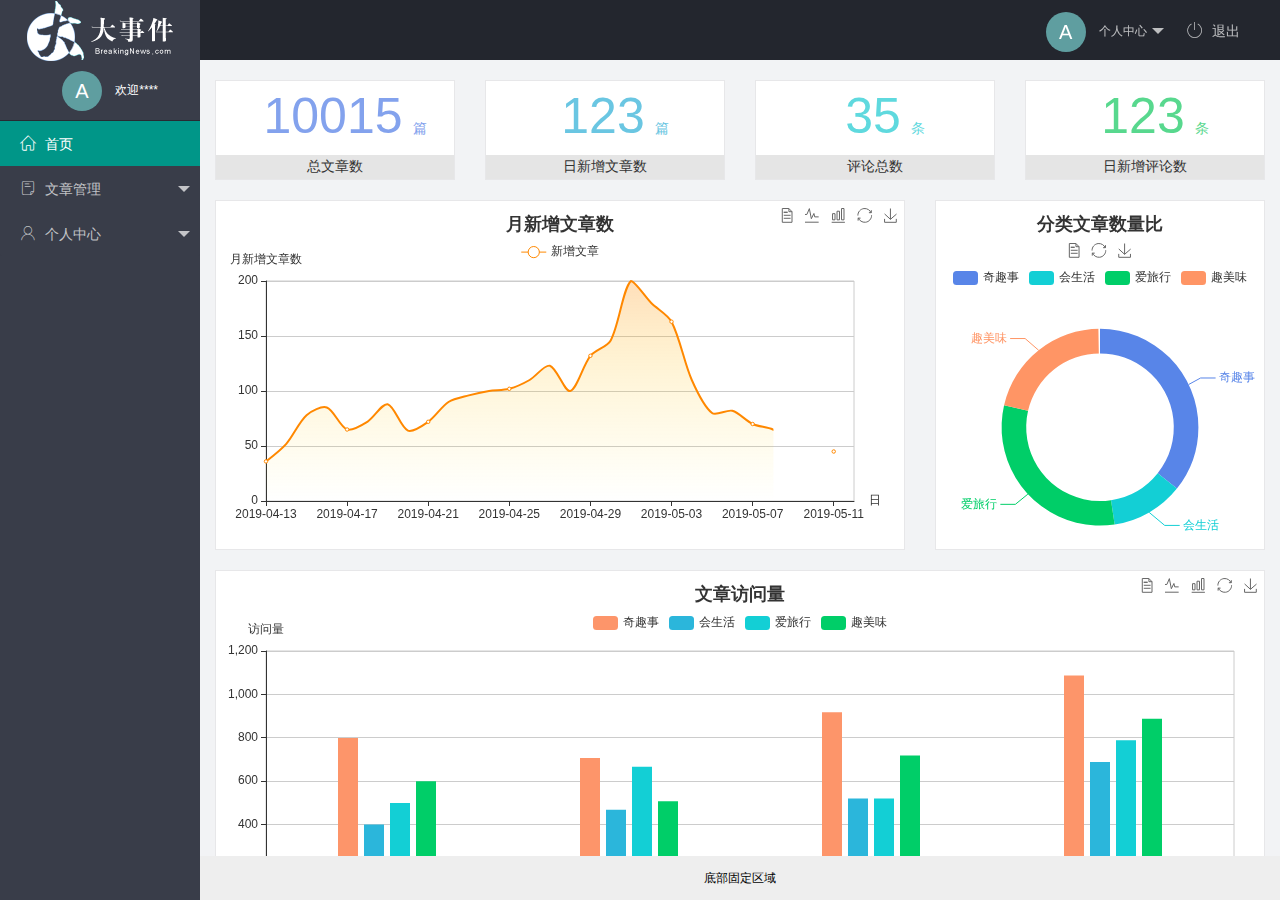
==== index.html @ fbd80e3c "完成主页功能开发" ====
<!DOCTYPE html>
<html lang="en">

<head>
    <meta charset="UTF-8">
    <meta http-equiv="X-UA-Compatible" content="IE=edge">
    <meta name="viewport" content="width=device-width, initial-scale=1.0">
    <link rel="stylesheet" href="./assets/lib/layui/css/layui.css">
    <link rel="stylesheet" href="./assets/css/index.css">
    <link rel="stylesheet" href="./assets/fonts/iconfont.css">
    <title>后台主页</title>
</head>

<body>
    <div class="layui-layout layui-layout-admin">
        <div class="layui-header">
            <div class="layui-logo layui-hide-xs layui-bg-black">
                <img src="./assets/images/logo.png" alt="" srcset="">
            </div>
            <!-- 头部区域（可配合layui 已有的水平导航） -->

            <ul class="layui-nav layui-layout-right">
                <li class="layui-nav-item layui-hide layui-show-md-inline-block">
                    <a href="javascript:;" class="userinfo">
                        <img src="//tva1.sinaimg.cn/crop.0.0.118.118.180/5db11ff4gw1e77d3nqrv8j203b03cweg.jpg" class="layui-nav-img">
                        <span class="text-avatar">A</span> 个人中心
                    </a>
                    <dl class="layui-nav-child">
                        <dd><a href="">基本资料</a></dd>
                        <dd><a href="">更换头像</a></dd>
                        <dd><a href="">重置密码</a></dd>
                    </dl>
                </li>
                <li class="layui-nav-item" lay-header-event="menuRight" lay-unselect>
                    <a href="javascript:;" id="btnLogout">
                        <span class="iconfont icon-tuichu"></span> 退出
                    </a>
                </li>
            </ul>
        </div>

        <div class="layui-side layui-bg-black">
            <div class="layui-side-scroll">

                <!-- 左侧导航区域（可配合layui已有的垂直导航） -->

                <div class="userinfo">
                    <img src="//tva1.sinaimg.cn/crop.0.0.118.118.180/5db11ff4gw1e77d3nqrv8j203b03cweg.jpg" class="layui-nav-img">
                    <span class="text-avatar">A</span>
                    <span id="welcome">欢迎****</span>
                </div>
                <ul class="layui-nav layui-nav-tree" lay-filter="test" lay-shrink="all">
                    <li class="layui-nav-item layui-this">
                        <a href="./home/dashboard.html" target="fm"> <span class="iconfont icon-home"></span> 首页</a>
                    </li>
                    <li class="layui-nav-item ">
                        <a class="" href="javascript:;"> <span class="iconfont icon-16"></span> 文章管理</a>
                        <dl class="layui-nav-child">
                            <dd><a href="javascript:;"><i class="layui-icon layui-icon-app"></i>文章类型</a></dd>
                            <dd><a href="javascript:;"><i class="layui-icon layui-icon-app"></i>文章列表</a></dd>
                            <dd><a href="javascript:;"><i class="layui-icon layui-icon-app"></i>发表文章</a></dd>
                        </dl>
                    </li>
                    <li class="layui-nav-item">
                        <a href="javascript:;"> <span class="iconfont icon-user"></span> 个人中心</a>
                        <dl class="layui-nav-child">
                            <dd><a href="javascript:;"><i class="layui-icon layui-icon-app"></i>基本资料</a></dd>
                            <dd><a href="javascript:;"><i class="layui-icon layui-icon-app"></i>更换头像</a></dd>
                            <dd><a href="javascript:;"><i class="layui-icon layui-icon-app"></i>重置密码</a></dd>
                        </dl>
                    </li>
                </ul>
            </div>
        </div>

        <div class="layui-body">
            <!-- 内容主体区域 -->
            <iframe src="./home/dashboard.html" name='fm' frameborder="0"></iframe>
        </div>

        <div class="layui-footer">
            <!-- 底部固定区域 -->
            底部固定区域
        </div>
    </div>
    <script src="./assets/lib/layui/layui.all.js"></script>
    <script src="./assets/lib/jquery.js"></script>
    <script src="./assets/js/baseAPI.js"></script>
    <script src="./assets/js/index.js"></script>
</body>

</html>
---- assets/lib/layui/css/layui.css ----
/** layui-v2.5.5 MIT License By https://www.layui.com */
 .layui-inline,img{display:inline-block;vertical-align:middle}h1,h2,h3,h4,h5,h6{font-weight:400}.layui-edge,.layui-header,.layui-inline,.layui-main{position:relative}.layui-body,.layui-edge,.layui-elip{overflow:hidden}.layui-btn,.layui-edge,.layui-inline,img{vertical-align:middle}.layui-btn,.layui-disabled,.layui-icon,.layui-unselect{-moz-user-select:none;-webkit-user-select:none;-ms-user-select:none}.layui-elip,.layui-form-checkbox span,.layui-form-pane .layui-form-label{text-overflow:ellipsis;white-space:nowrap}.layui-breadcrumb,.layui-tree-btnGroup{visibility:hidden}blockquote,body,button,dd,div,dl,dt,form,h1,h2,h3,h4,h5,h6,input,li,ol,p,pre,td,textarea,th,ul{margin:0;padding:0;-webkit-tap-highlight-color:rgba(0,0,0,0)}a:active,a:hover{outline:0}img{border:none}li{list-style:none}table{border-collapse:collapse;border-spacing:0}h4,h5,h6{font-size:100%}button,input,optgroup,option,select,textarea{font-family:inherit;font-size:inherit;font-style:inherit;font-weight:inherit;outline:0}pre{white-space:pre-wrap;white-space:-moz-pre-wrap;white-space:-pre-wrap;white-space:-o-pre-wrap;word-wrap:break-word}body{line-height:24px;font:14px Helvetica Neue,Helvetica,PingFang SC,Tahoma,Arial,sans-serif}hr{height:1px;margin:10px 0;border:0;clear:both}a{color:#333;text-decoration:none}a:hover{color:#777}a cite{font-style:normal;*cursor:pointer}.layui-border-box,.layui-border-box *{box-sizing:border-box}.layui-box,.layui-box *{box-sizing:content-box}.layui-clear{clear:both;*zoom:1}.layui-clear:after{content:'\20';clear:both;*zoom:1;display:block;height:0}.layui-inline{*display:inline;*zoom:1}.layui-edge{display:inline-block;width:0;height:0;border-width:6px;border-style:dashed;border-color:transparent}.layui-edge-top{top:-4px;border-bottom-color:#999;border-bottom-style:solid}.layui-edge-right{border-left-color:#999;border-left-style:solid}.layui-edge-bottom{top:2px;border-top-color:#999;border-top-style:solid}.layui-edge-left{border-right-color:#999;border-right-style:solid}.layui-disabled,.layui-disabled:hover{color:#d2d2d2!important;cursor:not-allowed!important}.layui-circle{border-radius:100%}.layui-show{display:block!important}.layui-hide{display:none!important}@font-face{font-family:layui-icon;src:url(../font/iconfont.eot?v=250);src:url(../font/iconfont.eot?v=250#iefix) format('embedded-opentype'),url(../font/iconfont.woff2?v=250) format('woff2'),url(../font/iconfont.woff?v=250) format('woff'),url(../font/iconfont.ttf?v=250) format('truetype'),url(../font/iconfont.svg?v=250#layui-icon) format('svg')}.layui-icon{font-family:layui-icon!important;font-size:16px;font-style:normal;-webkit-font-smoothing:antialiased;-moz-osx-font-smoothing:grayscale}.layui-icon-reply-fill:before{content:"\e611"}.layui-icon-set-fill:before{content:"\e614"}.layui-icon-menu-fill:before{content:"\e60f"}.layui-icon-search:before{content:"\e615"}.layui-icon-share:before{content:"\e641"}.layui-icon-set-sm:before{content:"\e620"}.layui-icon-engine:before{content:"\e628"}.layui-icon-close:before{content:"\1006"}.layui-icon-close-fill:before{content:"\1007"}.layui-icon-chart-screen:before{content:"\e629"}.layui-icon-star:before{content:"\e600"}.layui-icon-circle-dot:before{content:"\e617"}.layui-icon-chat:before{content:"\e606"}.layui-icon-release:before{content:"\e609"}.layui-icon-list:before{content:"\e60a"}.layui-icon-chart:before{content:"\e62c"}.layui-icon-ok-circle:before{content:"\1005"}.layui-icon-layim-theme:before{content:"\e61b"}.layui-icon-table:before{content:"\e62d"}.layui-icon-right:before{content:"\e602"}.layui-icon-left:before{content:"\e603"}.layui-icon-cart-simple:before{content:"\e698"}.layui-icon-face-cry:before{content:"\e69c"}.layui-icon-face-smile:before{content:"\e6af"}.layui-icon-survey:before{content:"\e6b2"}.layui-icon-tree:before{content:"\e62e"}.layui-icon-upload-circle:before{content:"\e62f"}.layui-icon-add-circle:before{content:"\e61f"}.layui-icon-download-circle:before{content:"\e601"}.layui-icon-templeate-1:before{content:"\e630"}.layui-icon-util:before{content:"\e631"}.layui-icon-face-surprised:before{content:"\e664"}.layui-icon-edit:before{content:"\e642"}.layui-icon-speaker:before{content:"\e645"}.layui-icon-down:before{content:"\e61a"}.layui-icon-file:before{content:"\e621"}.layui-icon-layouts:before{content:"\e632"}.layui-icon-rate-half:before{content:"\e6c9"}.layui-icon-add-circle-fine:before{content:"\e608"}.layui-icon-prev-circle:before{content:"\e633"}.layui-icon-read:before{content:"\e705"}.layui-icon-404:before{content:"\e61c"}.layui-icon-carousel:before{content:"\e634"}.layui-icon-help:before{content:"\e607"}.layui-icon-code-circle:before{content:"\e635"}.layui-icon-water:before{content:"\e636"}.layui-icon-username:before{content:"\e66f"}.layui-icon-find-fill:before{content:"\e670"}.layui-icon-about:before{content:"\e60b"}.layui-icon-location:before{content:"\e715"}.layui-icon-up:before{content:"\e619"}.layui-icon-pause:before{content:"\e651"}.layui-icon-date:before{content:"\e637"}.layui-icon-layim-uploadfile:before{content:"\e61d"}.layui-icon-delete:before{content:"\e640"}.layui-icon-play:before{content:"\e652"}.layui-icon-top:before{content:"\e604"}.layui-icon-friends:before{content:"\e612"}.layui-icon-refresh-3:before{content:"\e9aa"}.layui-icon-ok:before{content:"\e605"}.layui-icon-layer:before{content:"\e638"}.layui-icon-face-smile-fine:before{content:"\e60c"}.layui-icon-dollar:before{content:"\e659"}.layui-icon-group:before{content:"\e613"}.layui-icon-layim-download:before{content:"\e61e"}.layui-icon-picture-fine:before{content:"\e60d"}.layui-icon-link:before{content:"\e64c"}.layui-icon-diamond:before{content:"\e735"}.layui-icon-log:before{content:"\e60e"}.layui-icon-rate-solid:before{content:"\e67a"}.layui-icon-fonts-del:before{content:"\e64f"}.layui-icon-unlink:before{content:"\e64d"}.layui-icon-fonts-clear:before{content:"\e639"}.layui-icon-triangle-r:before{content:"\e623"}.layui-icon-circle:before{content:"\e63f"}.layui-icon-radio:before{content:"\e643"}.layui-icon-align-center:before{content:"\e647"}.layui-icon-align-right:before{content:"\e648"}.layui-icon-align-left:before{content:"\e649"}.layui-icon-loading-1:before{content:"\e63e"}.layui-icon-return:before{content:"\e65c"}.layui-icon-fonts-strong:before{content:"\e62b"}.layui-icon-upload:before{content:"\e67c"}.layui-icon-dialogue:before{content:"\e63a"}.layui-icon-video:before{content:"\e6ed"}.layui-icon-headset:before{content:"\e6fc"}.layui-icon-cellphone-fine:before{content:"\e63b"}.layui-icon-add-1:before{content:"\e654"}.layui-icon-face-smile-b:before{content:"\e650"}.layui-icon-fonts-html:before{content:"\e64b"}.layui-icon-form:before{content:"\e63c"}.layui-icon-cart:before{content:"\e657"}.layui-icon-camera-fill:before{content:"\e65d"}.layui-icon-tabs:before{content:"\e62a"}.layui-icon-fonts-code:before{content:"\e64e"}.layui-icon-fire:before{content:"\e756"}.layui-icon-set:before{content:"\e716"}.layui-icon-fonts-u:before{content:"\e646"}.layui-icon-triangle-d:before{content:"\e625"}.layui-icon-tips:before{content:"\e702"}.layui-icon-picture:before{content:"\e64a"}.layui-icon-more-vertical:before{content:"\e671"}.layui-icon-flag:before{content:"\e66c"}.layui-icon-loading:before{content:"\e63d"}.layui-icon-fonts-i:before{content:"\e644"}.layui-icon-refresh-1:before{content:"\e666"}.layui-icon-rmb:before{content:"\e65e"}.layui-icon-home:before{content:"\e68e"}.layui-icon-user:before{content:"\e770"}.layui-icon-notice:before{content:"\e667"}.layui-icon-login-weibo:before{content:"\e675"}.layui-icon-voice:before{content:"\e688"}.layui-icon-upload-drag:before{content:"\e681"}.layui-icon-login-qq:before{content:"\e676"}.layui-icon-snowflake:before{content:"\e6b1"}.layui-icon-file-b:before{content:"\e655"}.layui-icon-template:before{content:"\e663"}.layui-icon-auz:before{content:"\e672"}.layui-icon-console:before{content:"\e665"}.layui-icon-app:before{content:"\e653"}.layui-icon-prev:before{content:"\e65a"}.layui-icon-website:before{content:"\e7ae"}.layui-icon-next:before{content:"\e65b"}.layui-icon-component:before{content:"\e857"}.layui-icon-more:before{content:"\e65f"}.layui-icon-login-wechat:before{content:"\e677"}.layui-icon-shrink-right:before{content:"\e668"}.layui-icon-spread-left:before{content:"\e66b"}.layui-icon-camera:before{content:"\e660"}.layui-icon-note:before{content:"\e66e"}.layui-icon-refresh:before{content:"\e669"}.layui-icon-female:before{content:"\e661"}.layui-icon-male:before{content:"\e662"}.layui-icon-password:before{content:"\e673"}.layui-icon-senior:before{content:"\e674"}.layui-icon-theme:before{content:"\e66a"}.layui-icon-tread:before{content:"\e6c5"}.layui-icon-praise:before{content:"\e6c6"}.layui-icon-star-fill:before{content:"\e658"}.layui-icon-rate:before{content:"\e67b"}.layui-icon-template-1:before{content:"\e656"}.layui-icon-vercode:before{content:"\e679"}.layui-icon-cellphone:before{content:"\e678"}.layui-icon-screen-full:before{content:"\e622"}.layui-icon-screen-restore:before{content:"\e758"}.layui-icon-cols:before{content:"\e610"}.layui-icon-export:before{content:"\e67d"}.layui-icon-print:before{content:"\e66d"}.layui-icon-slider:before{content:"\e714"}.layui-icon-addition:before{content:"\e624"}.layui-icon-subtraction:before{content:"\e67e"}.layui-icon-service:before{content:"\e626"}.layui-icon-transfer:before{content:"\e691"}.layui-main{width:1140px;margin:0 auto}.layui-header{z-index:1000;height:60px}.layui-header a:hover{transition:all .5s;-webkit-transition:all .5s}.layui-side{position:fixed;left:0;top:0;bottom:0;z-index:999;width:200px;overflow-x:hidden}.layui-side-scroll{position:relative;width:220px;height:100%;overflow-x:hidden}.layui-body{position:absolute;left:200px;right:0;top:0;bottom:0;z-index:998;width:auto;overflow-y:auto;box-sizing:border-box}.layui-layout-body{overflow:hidden}.layui-layout-admin .layui-header{background-color:#23262E}.layui-layout-admin .layui-side{top:60px;width:200px;overflow-x:hidden}.layui-layout-admin .layui-body{position:fixed;top:60px;bottom:44px}.layui-layout-admin .layui-main{width:auto;margin:0 15px}.layui-layout-admin .layui-footer{position:fixed;left:200px;right:0;bottom:0;height:44px;line-height:44px;padding:0 15px;background-color:#eee}.layui-layout-admin .layui-logo{position:absolute;left:0;top:0;width:200px;height:100%;line-height:60px;text-align:center;color:#009688;font-size:16px}.layui-layout-admin .layui-header .layui-nav{background:0 0}.layui-layout-left{position:absolute!important;left:200px;top:0}.layui-layout-right{position:absolute!important;right:0;top:0}.layui-container{position:relative;margin:0 auto;padding:0 15px;box-sizing:border-box}.layui-fluid{position:relative;margin:0 auto;padding:0 15px}.layui-row:after,.layui-row:before{content:'';display:block;clear:both}.layui-col-lg1,.layui-col-lg10,.layui-col-lg11,.layui-col-lg12,.layui-col-lg2,.layui-col-lg3,.layui-col-lg4,.layui-col-lg5,.layui-col-lg6,.layui-col-lg7,.layui-col-lg8,.layui-col-lg9,.layui-col-md1,.layui-col-md10,.layui-col-md11,.layui-col-md12,.layui-col-md2,.layui-col-md3,.layui-col-md4,.layui-col-md5,.layui-col-md6,.layui-col-md7,.layui-col-md8,.layui-col-md9,.layui-col-sm1,.layui-col-sm10,.layui-col-sm11,.layui-col-sm12,.layui-col-sm2,.layui-col-sm3,.layui-col-sm4,.layui-col-sm5,.layui-col-sm6,.layui-col-sm7,.layui-col-sm8,.layui-col-sm9,.layui-col-xs1,.layui-col-xs10,.layui-col-xs11,.layui-col-xs12,.layui-col-xs2,.layui-col-xs3,.layui-col-xs4,.layui-col-xs5,.layui-col-xs6,.layui-col-xs7,.layui-col-xs8,.layui-col-xs9{position:relative;display:block;box-sizing:border-box}.layui-col-xs1,.layui-col-xs10,.layui-col-xs11,.layui-col-xs12,.layui-col-xs2,.layui-col-xs3,.layui-col-xs4,.layui-col-xs5,.layui-col-xs6,.layui-col-xs7,.layui-col-xs8,.layui-col-xs9{float:left}.layui-col-xs1{width:8.33333333%}.layui-col-xs2{width:16.66666667%}.layui-col-xs3{width:25%}.layui-col-xs4{width:33.33333333%}.layui-col-xs5{width:41.66666667%}.layui-col-xs6{width:50%}.layui-col-xs7{width:58.33333333%}.layui-col-xs8{width:66.66666667%}.layui-col-xs9{width:75%}.layui-col-xs10{width:83.33333333%}.layui-col-xs11{width:91.66666667%}.layui-col-xs12{width:100%}.layui-col-xs-offset1{margin-left:8.33333333%}.layui-col-xs-offset2{margin-left:16.66666667%}.layui-col-xs-offset3{margin-left:25%}.layui-col-xs-offset4{margin-left:33.33333333%}.layui-col-xs-offset5{margin-left:41.66666667%}.layui-col-xs-offset6{margin-left:50%}.layui-col-xs-offset7{margin-left:58.33333333%}.layui-col-xs-offset8{margin-left:66.66666667%}.layui-col-xs-offset9{margin-left:75%}.layui-col-xs-offset10{margin-left:83.33333333%}.layui-col-xs-offset11{margin-left:91.66666667%}.layui-col-xs-offset12{margin-left:100%}@media screen and (max-width:768px){.layui-hide-xs{display:none!important}.layui-show-xs-block{display:block!important}.layui-show-xs-inline{display:inline!important}.layui-show-xs-inline-block{display:inline-block!important}}@media screen and (min-width:768px){.layui-container{width:750px}.layui-hide-sm{display:none!important}.layui-show-sm-block{display:block!important}.layui-show-sm-inline{display:inline!important}.layui-show-sm-inline-block{display:inline-block!important}.layui-col-sm1,.layui-col-sm10,.layui-col-sm11,.layui-col-sm12,.layui-col-sm2,.layui-col-sm3,.layui-col-sm4,.layui-col-sm5,.layui-col-sm6,.layui-col-sm7,.layui-col-sm8,.layui-col-sm9{float:left}.layui-col-sm1{width:8.33333333%}.layui-col-sm2{width:16.66666667%}.layui-col-sm3{width:25%}.layui-col-sm4{width:33.33333333%}.layui-col-sm5{width:41.66666667%}.layui-col-sm6{width:50%}.layui-col-sm7{width:58.33333333%}.layui-col-sm8{width:66.66666667%}.layui-col-sm9{width:75%}.layui-col-sm10{width:83.33333333%}.layui-col-sm11{width:91.66666667%}.layui-col-sm12{width:100%}.layui-col-sm-offset1{margin-left:8.33333333%}.layui-col-sm-offset2{margin-left:16.66666667%}.layui-col-sm-offset3{margin-left:25%}.layui-col-sm-offset4{margin-left:33.33333333%}.layui-col-sm-offset5{margin-left:41.66666667%}.layui-col-sm-offset6{margin-left:50%}.layui-col-sm-offset7{margin-left:58.33333333%}.layui-col-sm-offset8{margin-left:66.66666667%}.layui-col-sm-offset9{margin-left:75%}.layui-col-sm-offset10{margin-left:83.33333333%}.layui-col-sm-offset11{margin-left:91.66666667%}.layui-col-sm-offset12{margin-left:100%}}@media screen and (min-width:992px){.layui-container{width:970px}.layui-hide-md{display:none!important}.layui-show-md-block{display:block!important}.layui-show-md-inline{display:inline!important}.layui-show-md-inline-block{display:inline-block!important}.layui-col-md1,.layui-col-md10,.layui-col-md11,.layui-col-md12,.layui-col-md2,.layui-col-md3,.layui-col-md4,.layui-col-md5,.layui-col-md6,.layui-col-md7,.layui-col-md8,.layui-col-md9{float:left}.layui-col-md1{width:8.33333333%}.layui-col-md2{width:16.66666667%}.layui-col-md3{width:25%}.layui-col-md4{width:33.33333333%}.layui-col-md5{width:41.66666667%}.layui-col-md6{width:50%}.layui-col-md7{width:58.33333333%}.layui-col-md8{width:66.66666667%}.layui-col-md9{width:75%}.layui-col-md10{width:83.33333333%}.layui-col-md11{width:91.66666667%}.layui-col-md12{width:100%}.layui-col-md-offset1{margin-left:8.33333333%}.layui-col-md-offset2{margin-left:16.66666667%}.layui-col-md-offset3{margin-left:25%}.layui-col-md-offset4{margin-left:33.33333333%}.layui-col-md-offset5{margin-left:41.66666667%}.layui-col-md-offset6{margin-left:50%}.layui-col-md-offset7{margin-left:58.33333333%}.layui-col-md-offset8{margin-left:66.66666667%}.layui-col-md-offset9{margin-left:75%}.layui-col-md-offset10{margin-left:83.33333333%}.layui-col-md-offset11{margin-left:91.66666667%}.layui-col-md-offset12{margin-left:100%}}@media screen and (min-width:1200px){.layui-container{width:1170px}.layui-hide-lg{display:none!important}.layui-show-lg-block{display:block!important}.layui-show-lg-inline{display:inline!important}.layui-show-lg-inline-block{display:inline-block!important}.layui-col-lg1,.layui-col-lg10,.layui-col-lg11,.layui-col-lg12,.layui-col-lg2,.layui-col-lg3,.layui-col-lg4,.layui-col-lg5,.layui-col-lg6,.layui-col-lg7,.layui-col-lg8,.layui-col-lg9{float:left}.layui-col-lg1{width:8.33333333%}.layui-col-lg2{width:16.66666667%}.layui-col-lg3{width:25%}.layui-col-lg4{width:33.33333333%}.layui-col-lg5{width:41.66666667%}.layui-col-lg6{width:50%}.layui-col-lg7{width:58.33333333%}.layui-col-lg8{width:66.66666667%}.layui-col-lg9{width:75%}.layui-col-lg10{width:83.33333333%}.layui-col-lg11{width:91.66666667%}.layui-col-lg12{width:100%}.layui-col-lg-offset1{margin-left:8.33333333%}.layui-col-lg-offset2{margin-left:16.66666667%}.layui-col-lg-offset3{margin-left:25%}.layui-col-lg-offset4{margin-left:33.33333333%}.layui-col-lg-offset5{margin-left:41.66666667%}.layui-col-lg-offset6{margin-left:50%}.layui-col-lg-offset7{margin-left:58.33333333%}.layui-col-lg-offset8{margin-left:66.66666667%}.layui-col-lg-offset9{margin-left:75%}.layui-col-lg-offset10{margin-left:83.33333333%}.layui-col-lg-offset11{margin-left:91.66666667%}.layui-col-lg-offset12{margin-left:100%}}.layui-col-space1{margin:-.5px}.layui-col-space1>*{padding:.5px}.layui-col-space3{margin:-1.5px}.layui-col-space3>*{padding:1.5px}.layui-col-space5{margin:-2.5px}.layui-col-space5>*{padding:2.5px}.layui-col-space8{margin:-3.5px}.layui-col-space8>*{padding:3.5px}.layui-col-space10{margin:-5px}.layui-col-space10>*{padding:5px}.layui-col-space12{margin:-6px}.layui-col-space12>*{padding:6px}.layui-col-space15{margin:-7.5px}.layui-col-space15>*{padding:7.5px}.layui-col-space18{margin:-9px}.layui-col-space18>*{padding:9px}.layui-col-space20{margin:-10px}.layui-col-space20>*{padding:10px}.layui-col-space22{margin:-11px}.layui-col-space22>*{padding:11px}.layui-col-space25{margin:-12.5px}.layui-col-space25>*{padding:12.5px}.layui-col-space30{margin:-15px}.layui-col-space30>*{padding:15px}.layui-btn,.layui-input,.layui-select,.layui-textarea,.layui-upload-button{outline:0;-webkit-appearance:none;transition:all .3s;-webkit-transition:all .3s;box-sizing:border-box}.layui-elem-quote{margin-bottom:10px;padding:15px;line-height:22px;border-left:5px solid #009688;border-radius:0 2px 2px 0;background-color:#f2f2f2}.layui-quote-nm{border-style:solid;border-width:1px 1px 1px 5px;background:0 0}.layui-elem-field{margin-bottom:10px;padding:0;border-width:1px;border-style:solid}.layui-elem-field legend{margin-left:20px;padding:0 10px;font-size:20px;font-weight:300}.layui-field-title{margin:10px 0 20px;border-width:1px 0 0}.layui-field-box{padding:10px 15px}.layui-field-title .layui-field-box{padding:10px 0}.layui-progress{position:relative;height:6px;border-radius:20px;background-color:#e2e2e2}.layui-progress-bar{position:absolute;left:0;top:0;width:0;max-width:100%;height:6px;border-radius:20px;text-align:right;background-color:#5FB878;transition:all .3s;-webkit-transition:all .3s}.layui-progress-big,.layui-progress-big .layui-progress-bar{height:18px;line-height:18px}.layui-progress-text{position:relative;top:-20px;line-height:18px;font-size:12px;color:#666}.layui-progress-big .layui-progress-text{position:static;padding:0 10px;color:#fff}.layui-collapse{border-width:1px;border-style:solid;border-radius:2px}.layui-colla-content,.layui-colla-item{border-top-width:1px;border-top-style:solid}.layui-colla-item:first-child{border-top:none}.layui-colla-title{position:relative;height:42px;line-height:42px;padding:0 15px 0 35px;color:#333;background-color:#f2f2f2;cursor:pointer;font-size:14px;overflow:hidden}.layui-colla-content{display:none;padding:10px 15px;line-height:22px;color:#666}.layui-colla-icon{position:absolute;left:15px;top:0;font-size:14px}.layui-card{margin-bottom:15px;border-radius:2px;background-color:#fff;box-shadow:0 1px 2px 0 rgba(0,0,0,.05)}.layui-card:last-child{margin-bottom:0}.layui-card-header{position:relative;height:42px;line-height:42px;padding:0 15px;border-bottom:1px solid #f6f6f6;color:#333;border-radius:2px 2px 0 0;font-size:14px}.layui-bg-black,.layui-bg-blue,.layui-bg-cyan,.layui-bg-green,.layui-bg-orange,.layui-bg-red{color:#fff!important}.layui-card-body{position:relative;padding:10px 15px;line-height:24px}.layui-card-body[pad15]{padding:15px}.layui-card-body[pad20]{padding:20px}.layui-card-body .layui-table{margin:5px 0}.layui-card .layui-tab{margin:0}.layui-panel-window{position:relative;padding:15px;border-radius:0;border-top:5px solid #E6E6E6;background-color:#fff}.layui-auxiliar-moving{position:fixed;left:0;right:0;top:0;bottom:0;width:100%;height:100%;background:0 0;z-index:9999999999}.layui-form-label,.layui-form-mid,.layui-form-select,.layui-input-block,.layui-input-inline,.layui-textarea{position:relative}.layui-bg-red{background-color:#FF5722!important}.layui-bg-orange{background-color:#FFB800!important}.layui-bg-green{background-color:#009688!important}.layui-bg-cyan{background-color:#2F4056!important}.layui-bg-blue{background-color:#1E9FFF!important}.layui-bg-black{background-color:#393D49!important}.layui-bg-gray{background-color:#eee!important;color:#666!important}.layui-badge-rim,.layui-colla-content,.layui-colla-item,.layui-collapse,.layui-elem-field,.layui-form-pane .layui-form-item[pane],.layui-form-pane .layui-form-label,.layui-input,.layui-layedit,.layui-layedit-tool,.layui-quote-nm,.layui-select,.layui-tab-bar,.layui-tab-card,.layui-tab-title,.layui-tab-title .layui-this:after,.layui-textarea{border-color:#e6e6e6}.layui-timeline-item:before,hr{background-color:#e6e6e6}.layui-text{line-height:22px;font-size:14px;color:#666}.layui-text h1,.layui-text h2,.layui-text h3{font-weight:500;color:#333}.layui-text h1{font-size:30px}.layui-text h2{font-size:24px}.layui-text h3{font-size:18px}.layui-text a:not(.layui-btn){color:#01AAED}.layui-text a:not(.layui-btn):hover{text-decoration:underline}.layui-text ul{padding:5px 0 5px 15px}.layui-text ul li{margin-top:5px;list-style-type:disc}.layui-text em,.layui-word-aux{color:#999!important;padding:0 5px!important}.layui-btn{display:inline-block;height:38px;line-height:38px;padding:0 18px;background-color:#009688;color:#fff;white-space:nowrap;text-align:center;font-size:14px;border:none;border-radius:2px;cursor:pointer}.layui-btn:hover{opacity:.8;filter:alpha(opacity=80);color:#fff}.layui-btn:active{opacity:1;filter:alpha(opacity=100)}.layui-btn+.layui-btn{margin-left:10px}.layui-btn-container{font-size:0}.layui-btn-container .layui-btn{margin-right:10px;margin-bottom:10px}.layui-btn-container .layui-btn+.layui-btn{margin-left:0}.layui-table .layui-btn-container .layui-btn{margin-bottom:9px}.layui-btn-radius{border-radius:100px}.layui-btn .layui-icon{margin-right:3px;font-size:18px;vertical-align:bottom;vertical-align:middle\9}.layui-btn-primary{border:1px solid #C9C9C9;background-color:#fff;color:#555}.layui-btn-primary:hover{border-color:#009688;color:#333}.layui-btn-normal{background-color:#1E9FFF}.layui-btn-warm{background-color:#FFB800}.layui-btn-danger{background-color:#FF5722}.layui-btn-checked{background-color:#5FB878}.layui-btn-disabled,.layui-btn-disabled:active,.layui-btn-disabled:hover{border:1px solid #e6e6e6;background-color:#FBFBFB;color:#C9C9C9;cursor:not-allowed;opacity:1}.layui-btn-lg{height:44px;line-height:44px;padding:0 25px;font-size:16px}.layui-btn-sm{height:30px;line-height:30px;padding:0 10px;font-size:12px}.layui-btn-sm i{font-size:16px!important}.layui-btn-xs{height:22px;line-height:22px;padding:0 5px;font-size:12px}.layui-btn-xs i{font-size:14px!important}.layui-btn-group{display:inline-block;vertical-align:middle;font-size:0}.layui-btn-group .layui-btn{margin-left:0!important;margin-right:0!important;border-left:1px solid rgba(255,255,255,.5);border-radius:0}.layui-btn-group .layui-btn-primary{border-left:none}.layui-btn-group .layui-btn-primary:hover{border-color:#C9C9C9;color:#009688}.layui-btn-group .layui-btn:first-child{border-left:none;border-radius:2px 0 0 2px}.layui-btn-group .layui-btn-primary:first-child{border-left:1px solid #c9c9c9}.layui-btn-group .layui-btn:last-child{border-radius:0 2px 2px 0}.layui-btn-group .layui-btn+.layui-btn{margin-left:0}.layui-btn-group+.layui-btn-group{margin-left:10px}.layui-btn-fluid{width:100%}.layui-input,.layui-select,.layui-textarea{height:38px;line-height:1.3;line-height:38px\9;border-width:1px;border-style:solid;background-color:#fff;border-radius:2px}.layui-input::-webkit-input-placeholder,.layui-select::-webkit-input-placeholder,.layui-textarea::-webkit-input-placeholder{line-height:1.3}.layui-input,.layui-textarea{display:block;width:100%;padding-left:10px}.layui-input:hover,.layui-textarea:hover{border-color:#D2D2D2!important}.layui-input:focus,.layui-textarea:focus{border-color:#C9C9C9!important}.layui-textarea{min-height:100px;height:auto;line-height:20px;padding:6px 10px;resize:vertical}.layui-select{padding:0 10px}.layui-form input[type=checkbox],.layui-form input[type=radio],.layui-form select{display:none}.layui-form [lay-ignore]{display:initial}.layui-form-item{margin-bottom:15px;clear:both;*zoom:1}.layui-form-item:after{content:'\20';clear:both;*zoom:1;display:block;height:0}.layui-form-label{float:left;display:block;padding:9px 15px;width:80px;font-weight:400;line-height:20px;text-align:right}.layui-form-label-col{display:block;float:none;padding:9px 0;line-height:20px;text-align:left}.layui-form-item .layui-inline{margin-bottom:5px;margin-right:10px}.layui-input-block{margin-left:110px;min-height:36px}.layui-input-inline{display:inline-block;vertical-align:middle}.layui-form-item .layui-input-inline{float:left;width:190px;margin-right:10px}.layui-form-text .layui-input-inline{width:auto}.layui-form-mid{float:left;display:block;padding:9px 0!important;line-height:20px;margin-right:10px}.layui-form-danger+.layui-form-select .layui-input,.layui-form-danger:focus{border-color:#FF5722!important}.layui-form-select .layui-input{padding-right:30px;cursor:pointer}.layui-form-select .layui-edge{position:absolute;right:10px;top:50%;margin-top:-3px;cursor:pointer;border-width:6px;border-top-color:#c2c2c2;border-top-style:solid;transition:all .3s;-webkit-transition:all .3s}.layui-form-select dl{display:none;position:absolute;left:0;top:42px;padding:5px 0;z-index:899;min-width:100%;border:1px solid #d2d2d2;max-height:300px;overflow-y:auto;background-color:#fff;border-radius:2px;box-shadow:0 2px 4px rgba(0,0,0,.12);box-sizing:border-box}.layui-form-select dl dd,.layui-form-select dl dt{padding:0 10px;line-height:36px;white-space:nowrap;overflow:hidden;text-overflow:ellipsis}.layui-form-select dl dt{font-size:12px;color:#999}.layui-form-select dl dd{cursor:pointer}.layui-form-select dl dd:hover{background-color:#f2f2f2;-webkit-transition:.5s all;transition:.5s all}.layui-form-select .layui-select-group dd{padding-left:20px}.layui-form-select dl dd.layui-select-tips{padding-left:10px!important;color:#999}.layui-form-select dl dd.layui-this{background-color:#5FB878;color:#fff}.layui-form-checkbox,.layui-form-select dl dd.layui-disabled{background-color:#fff}.layui-form-selected dl{display:block}.layui-form-checkbox,.layui-form-checkbox *,.layui-form-switch{display:inline-block;vertical-align:middle}.layui-form-selected .layui-edge{margin-top:-9px;-webkit-transform:rotate(180deg);transform:rotate(180deg);margin-top:-3px\9}:root .layui-form-selected .layui-edge{margin-top:-9px\0/IE9}.layui-form-selectup dl{top:auto;bottom:42px}.layui-select-none{margin:5px 0;text-align:center;color:#999}.layui-select-disabled .layui-disabled{border-color:#eee!important}.layui-select-disabled .layui-edge{border-top-color:#d2d2d2}.layui-form-checkbox{position:relative;height:30px;line-height:30px;margin-right:10px;padding-right:30px;cursor:pointer;font-size:0;-webkit-transition:.1s linear;transition:.1s linear;box-sizing:border-box}.layui-form-checkbox span{padding:0 10px;height:100%;font-size:14px;border-radius:2px 0 0 2px;background-color:#d2d2d2;color:#fff;overflow:hidden}.layui-form-checkbox:hover span{background-color:#c2c2c2}.layui-form-checkbox i{position:absolute;right:0;top:0;width:30px;height:28px;border:1px solid #d2d2d2;border-left:none;border-radius:0 2px 2px 0;color:#fff;font-size:20px;text-align:center}.layui-form-checkbox:hover i{border-color:#c2c2c2;color:#c2c2c2}.layui-form-checked,.layui-form-checked:hover{border-color:#5FB878}.layui-form-checked span,.layui-form-checked:hover span{background-color:#5FB878}.layui-form-checked i,.layui-form-checked:hover i{color:#5FB878}.layui-form-item .layui-form-checkbox{margin-top:4px}.layui-form-checkbox[lay-skin=primary]{height:auto!important;line-height:normal!important;min-width:18px;min-height:18px;border:none!important;margin-right:0;padding-left:28px;padding-right:0;background:0 0}.layui-form-checkbox[lay-skin=primary] span{padding-left:0;padding-right:15px;line-height:18px;background:0 0;color:#666}.layui-form-checkbox[lay-skin=primary] i{right:auto;left:0;width:16px;height:16px;line-height:16px;border:1px solid #d2d2d2;font-size:12px;border-radius:2px;background-color:#fff;-webkit-transition:.1s linear;transition:.1s linear}.layui-form-checkbox[lay-skin=primary]:hover i{border-color:#5FB878;color:#fff}.layui-form-checked[lay-skin=primary] i{border-color:#5FB878!important;background-color:#5FB878;color:#fff}.layui-checkbox-disbaled[lay-skin=primary] span{background:0 0!important;color:#c2c2c2}.layui-checkbox-disbaled[lay-skin=primary]:hover i{border-color:#d2d2d2}.layui-form-item .layui-form-checkbox[lay-skin=primary]{margin-top:10px}.layui-form-switch{position:relative;height:22px;line-height:22px;min-width:35px;padding:0 5px;margin-top:8px;border:1px solid #d2d2d2;border-radius:20px;cursor:pointer;background-color:#fff;-webkit-transition:.1s linear;transition:.1s linear}.layui-form-switch i{position:absolute;left:5px;top:3px;width:16px;height:16px;border-radius:20px;background-color:#d2d2d2;-webkit-transition:.1s linear;transition:.1s linear}.layui-form-switch em{position:relative;top:0;width:25px;margin-left:21px;padding:0!important;text-align:center!important;color:#999!important;font-style:normal!important;font-size:12px}.layui-form-onswitch{border-color:#5FB878;background-color:#5FB878}.layui-checkbox-disbaled,.layui-checkbox-disbaled i{border-color:#e2e2e2!important}.layui-form-onswitch i{left:100%;margin-left:-21px;background-color:#fff}.layui-form-onswitch em{margin-left:5px;margin-right:21px;color:#fff!important}.layui-checkbox-disbaled span{background-color:#e2e2e2!important}.layui-checkbox-disbaled:hover i{color:#fff!important}[lay-radio]{display:none}.layui-form-radio,.layui-form-radio *{display:inline-block;vertical-align:middle}.layui-form-radio{line-height:28px;margin:6px 10px 0 0;padding-right:10px;cursor:pointer;font-size:0}.layui-form-radio *{font-size:14px}.layui-form-radio>i{margin-right:8px;font-size:22px;color:#c2c2c2}.layui-form-radio>i:hover,.layui-form-radioed>i{color:#5FB878}.layui-radio-disbaled>i{color:#e2e2e2!important}.layui-form-pane .layui-form-label{width:110px;padding:8px 15px;height:38px;line-height:20px;border-width:1px;border-style:solid;border-radius:2px 0 0 2px;text-align:center;background-color:#FBFBFB;overflow:hidden;box-sizing:border-box}.layui-form-pane .layui-input-inline{margin-left:-1px}.layui-form-pane .layui-input-block{margin-left:110px;left:-1px}.layui-form-pane .layui-input{border-radius:0 2px 2px 0}.layui-form-pane .layui-form-text .layui-form-label{float:none;width:100%;border-radius:2px;box-sizing:border-box;text-align:left}.layui-form-pane .layui-form-text .layui-input-inline{display:block;margin:0;top:-1px;clear:both}.layui-form-pane .layui-form-text .layui-input-block{margin:0;left:0;top:-1px}.layui-form-pane .layui-form-text .layui-textarea{min-height:100px;border-radius:0 0 2px 2px}.layui-form-pane .layui-form-checkbox{margin:4px 0 4px 10px}.layui-form-pane .layui-form-radio,.layui-form-pane .layui-form-switch{margin-top:6px;margin-left:10px}.layui-form-pane .layui-form-item[pane]{position:relative;border-width:1px;border-style:solid}.layui-form-pane .layui-form-item[pane] .layui-form-label{position:absolute;left:0;top:0;height:100%;border-width:0 1px 0 0}.layui-form-pane .layui-form-item[pane] .layui-input-inline{margin-left:110px}@media screen and (max-width:450px){.layui-form-item .layui-form-label{text-overflow:ellipsis;overflow:hidden;white-space:nowrap}.layui-form-item .layui-inline{display:block;margin-right:0;margin-bottom:20px;clear:both}.layui-form-item .layui-inline:after{content:'\20';clear:both;display:block;height:0}.layui-form-item .layui-input-inline{display:block;float:none;left:-3px;width:auto;margin:0 0 10px 112px}.layui-form-item .layui-input-inline+.layui-form-mid{margin-left:110px;top:-5px;padding:0}.layui-form-item .layui-form-checkbox{margin-right:5px;margin-bottom:5px}}.layui-layedit{border-width:1px;border-style:solid;border-radius:2px}.layui-layedit-tool{padding:3px 5px;border-bottom-width:1px;border-bottom-style:solid;font-size:0}.layedit-tool-fixed{position:fixed;top:0;border-top:1px solid #e2e2e2}.layui-layedit-tool .layedit-tool-mid,.layui-layedit-tool .layui-icon{display:inline-block;vertical-align:middle;text-align:center;font-size:14px}.layui-layedit-tool .layui-icon{position:relative;width:32px;height:30px;line-height:30px;margin:3px 5px;color:#777;cursor:pointer;border-radius:2px}.layui-layedit-tool .layui-icon:hover{color:#393D49}.layui-layedit-tool .layui-icon:active{color:#000}.layui-layedit-tool .layedit-tool-active{background-color:#e2e2e2;color:#000}.layui-layedit-tool .layui-disabled,.layui-layedit-tool .layui-disabled:hover{color:#d2d2d2;cursor:not-allowed}.layui-layedit-tool .layedit-tool-mid{width:1px;height:18px;margin:0 10px;background-color:#d2d2d2}.layedit-tool-html{width:50px!important;font-size:30px!important}.layedit-tool-b,.layedit-tool-code,.layedit-tool-help{font-size:16px!important}.layedit-tool-d,.layedit-tool-face,.layedit-tool-image,.layedit-tool-unlink{font-size:18px!important}.layedit-tool-image input{position:absolute;font-size:0;left:0;top:0;width:100%;height:100%;opacity:.01;filter:Alpha(opacity=1);cursor:pointer}.layui-layedit-iframe iframe{display:block;width:100%}#LAY_layedit_code{overflow:hidden}.layui-laypage{display:inline-block;*display:inline;*zoom:1;vertical-align:middle;margin:10px 0;font-size:0}.layui-laypage>a:first-child,.layui-laypage>a:first-child em{border-radius:2px 0 0 2px}.layui-laypage>a:last-child,.layui-laypage>a:last-child em{border-radius:0 2px 2px 0}.layui-laypage>:first-child{margin-left:0!important}.layui-laypage>:last-child{margin-right:0!important}.layui-laypage a,.layui-laypage button,.layui-laypage input,.layui-laypage select,.layui-laypage span{border:1px solid #e2e2e2}.layui-laypage a,.layui-laypage span{display:inline-block;*display:inline;*zoom:1;vertical-align:middle;padding:0 15px;height:28px;line-height:28px;margin:0 -1px 5px 0;background-color:#fff;color:#333;font-size:12px}.layui-flow-more a *,.layui-laypage input,.layui-table-view select[lay-ignore]{display:inline-block}.layui-laypage a:hover{color:#009688}.layui-laypage em{font-style:normal}.layui-laypage .layui-laypage-spr{color:#999;font-weight:700}.layui-laypage a{text-decoration:none}.layui-laypage .layui-laypage-curr{position:relative}.layui-laypage .layui-laypage-curr em{position:relative;color:#fff}.layui-laypage .layui-laypage-curr .layui-laypage-em{position:absolute;left:-1px;top:-1px;padding:1px;width:100%;height:100%;background-color:#009688}.layui-laypage-em{border-radius:2px}.layui-laypage-next em,.layui-laypage-prev em{font-family:Sim sun;font-size:16px}.layui-laypage .layui-laypage-count,.layui-laypage .layui-laypage-limits,.layui-laypage .layui-laypage-refresh,.layui-laypage .layui-laypage-skip{margin-left:10px;margin-right:10px;padding:0;border:none}.layui-laypage .layui-laypage-limits,.layui-laypage .layui-laypage-refresh{vertical-align:top}.layui-laypage .layui-laypage-refresh i{font-size:18px;cursor:pointer}.layui-laypage select{height:22px;padding:3px;border-radius:2px;cursor:pointer}.layui-laypage .layui-laypage-skip{height:30px;line-height:30px;color:#999}.layui-laypage button,.layui-laypage input{height:30px;line-height:30px;border-radius:2px;vertical-align:top;background-color:#fff;box-sizing:border-box}.layui-laypage input{width:40px;margin:0 10px;padding:0 3px;text-align:center}.layui-laypage input:focus,.layui-laypage select:focus{border-color:#009688!important}.layui-laypage button{margin-left:10px;padding:0 10px;cursor:pointer}.layui-table,.layui-table-view{margin:10px 0}.layui-flow-more{margin:10px 0;text-align:center;color:#999;font-size:14px}.layui-flow-more a{height:32px;line-height:32px}.layui-flow-more a *{vertical-align:top}.layui-flow-more a cite{padding:0 20px;border-radius:3px;background-color:#eee;color:#333;font-style:normal}.layui-flow-more a cite:hover{opacity:.8}.layui-flow-more a i{font-size:30px;color:#737383}.layui-table{width:100%;background-color:#fff;color:#666}.layui-table tr{transition:all .3s;-webkit-transition:all .3s}.layui-table th{text-align:left;font-weight:400}.layui-table tbody tr:hover,.layui-table thead tr,.layui-table-click,.layui-table-header,.layui-table-hover,.layui-table-mend,.layui-table-patch,.layui-table-tool,.layui-table-total,.layui-table-total tr,.layui-table[lay-even] tr:nth-child(even){background-color:#f2f2f2}.layui-table td,.layui-table th,.layui-table-col-set,.layui-table-fixed-r,.layui-table-grid-down,.layui-table-header,.layui-table-page,.layui-table-tips-main,.layui-table-tool,.layui-table-total,.layui-table-view,.layui-table[lay-skin=line],.layui-table[lay-skin=row]{border-width:1px;border-style:solid;border-color:#e6e6e6}.layui-table td,.layui-table th{position:relative;padding:9px 15px;min-height:20px;line-height:20px;font-size:14px}.layui-table[lay-skin=line] td,.layui-table[lay-skin=line] th{border-width:0 0 1px}.layui-table[lay-skin=row] td,.layui-table[lay-skin=row] th{border-width:0 1px 0 0}.layui-table[lay-skin=nob] td,.layui-table[lay-skin=nob] th{border:none}.layui-table img{max-width:100px}.layui-table[lay-size=lg] td,.layui-table[lay-size=lg] th{padding:15px 30px}.layui-table-view .layui-table[lay-size=lg] .layui-table-cell{height:40px;line-height:40px}.layui-table[lay-size=sm] td,.layui-table[lay-size=sm] th{font-size:12px;padding:5px 10px}.layui-table-view .layui-table[lay-size=sm] .layui-table-cell{height:20px;line-height:20px}.layui-table[lay-data]{display:none}.layui-table-box{position:relative;overflow:hidden}.layui-table-view .layui-table{position:relative;width:auto;margin:0}.layui-table-view .layui-table[lay-skin=line]{border-width:0 1px 0 0}.layui-table-view .layui-table[lay-skin=row]{border-width:0 0 1px}.layui-table-view .layui-table td,.layui-table-view .layui-table th{padding:5px 0;border-top:none;border-left:none}.layui-table-view .layui-table th.layui-unselect .layui-table-cell span{cursor:pointer}.layui-table-view .layui-table td{cursor:default}.layui-table-view .layui-table td[data-edit=text]{cursor:text}.layui-table-view .layui-form-checkbox[lay-skin=primary] i{width:18px;height:18px}.layui-table-view .layui-form-radio{line-height:0;padding:0}.layui-table-view .layui-form-radio>i{margin:0;font-size:20px}.layui-table-init{position:absolute;left:0;top:0;width:100%;height:100%;text-align:center;z-index:110}.layui-table-init .layui-icon{position:absolute;left:50%;top:50%;margin:-15px 0 0 -15px;font-size:30px;color:#c2c2c2}.layui-table-header{border-width:0 0 1px;overflow:hidden}.layui-table-header .layui-table{margin-bottom:-1px}.layui-table-tool .layui-inline[lay-event]{position:relative;width:26px;height:26px;padding:5px;line-height:16px;margin-right:10px;text-align:center;color:#333;border:1px solid #ccc;cursor:pointer;-webkit-transition:.5s all;transition:.5s all}.layui-table-tool .layui-inline[lay-event]:hover{border:1px solid #999}.layui-table-tool-temp{padding-right:120px}.layui-table-tool-self{position:absolute;right:17px;top:10px}.layui-table-tool .layui-table-tool-self .layui-inline[lay-event]{margin:0 0 0 10px}.layui-table-tool-panel{position:absolute;top:29px;left:-1px;padding:5px 0;min-width:150px;min-height:40px;border:1px solid #d2d2d2;text-align:left;overflow-y:auto;background-color:#fff;box-shadow:0 2px 4px rgba(0,0,0,.12)}.layui-table-cell,.layui-table-tool-panel li{overflow:hidden;text-overflow:ellipsis;white-space:nowrap}.layui-table-tool-panel li{padding:0 10px;line-height:30px;-webkit-transition:.5s all;transition:.5s all}.layui-table-tool-panel li .layui-form-checkbox[lay-skin=primary]{width:100%;padding-left:28px}.layui-table-tool-panel li:hover{background-color:#f2f2f2}.layui-table-tool-panel li .layui-form-checkbox[lay-skin=primary] i{position:absolute;left:0;top:0}.layui-table-tool-panel li .layui-form-checkbox[lay-skin=primary] span{padding:0}.layui-table-tool .layui-table-tool-self .layui-table-tool-panel{left:auto;right:-1px}.layui-table-col-set{position:absolute;right:0;top:0;width:20px;height:100%;border-width:0 0 0 1px;background-color:#fff}.layui-table-sort{width:10px;height:20px;margin-left:5px;cursor:pointer!important}.layui-table-sort .layui-edge{position:absolute;left:5px;border-width:5px}.layui-table-sort .layui-table-sort-asc{top:3px;border-top:none;border-bottom-style:solid;border-bottom-color:#b2b2b2}.layui-table-sort .layui-table-sort-asc:hover{border-bottom-color:#666}.layui-table-sort .layui-table-sort-desc{bottom:5px;border-bottom:none;border-top-style:solid;border-top-color:#b2b2b2}.layui-table-sort .layui-table-sort-desc:hover{border-top-color:#666}.layui-table-sort[lay-sort=asc] .layui-table-sort-asc{border-bottom-color:#000}.layui-table-sort[lay-sort=desc] .layui-table-sort-desc{border-top-color:#000}.layui-table-cell{height:28px;line-height:28px;padding:0 15px;position:relative;box-sizing:border-box}.layui-table-cell .layui-form-checkbox[lay-skin=primary]{top:-1px;padding:0}.layui-table-cell .layui-table-link{color:#01AAED}.laytable-cell-checkbox,.laytable-cell-numbers,.laytable-cell-radio,.laytable-cell-space{padding:0;text-align:center}.layui-table-body{position:relative;overflow:auto;margin-right:-1px;margin-bottom:-1px}.layui-table-body .layui-none{line-height:26px;padding:15px;text-align:center;color:#999}.layui-table-fixed{position:absolute;left:0;top:0;z-index:101}.layui-table-fixed .layui-table-body{overflow:hidden}.layui-table-fixed-l{box-shadow:0 -1px 8px rgba(0,0,0,.08)}.layui-table-fixed-r{left:auto;right:-1px;border-width:0 0 0 1px;box-shadow:-1px 0 8px rgba(0,0,0,.08)}.layui-table-fixed-r .layui-table-header{position:relative;overflow:visible}.layui-table-mend{position:absolute;right:-49px;top:0;height:100%;width:50px}.layui-table-tool{position:relative;z-index:890;width:100%;min-height:50px;line-height:30px;padding:10px 15px;border-width:0 0 1px}.layui-table-tool .layui-btn-container{margin-bottom:-10px}.layui-table-page,.layui-table-total{border-width:1px 0 0;margin-bottom:-1px;overflow:hidden}.layui-table-page{position:relative;width:100%;padding:7px 7px 0;height:41px;font-size:12px;white-space:nowrap}.layui-table-page>div{height:26px}.layui-table-page .layui-laypage{margin:0}.layui-table-page .layui-laypage a,.layui-table-page .layui-laypage span{height:26px;line-height:26px;margin-bottom:10px;border:none;background:0 0}.layui-table-page .layui-laypage a,.layui-table-page .layui-laypage span.layui-laypage-curr{padding:0 12px}.layui-table-page .layui-laypage span{margin-left:0;padding:0}.layui-table-page .layui-laypage .layui-laypage-prev{margin-left:-7px!important}.layui-table-page .layui-laypage .layui-laypage-curr .layui-laypage-em{left:0;top:0;padding:0}.layui-table-page .layui-laypage button,.layui-table-page .layui-laypage input{height:26px;line-height:26px}.layui-table-page .layui-laypage input{width:40px}.layui-table-page .layui-laypage button{padding:0 10px}.layui-table-page select{height:18px}.layui-table-patch .layui-table-cell{padding:0;width:30px}.layui-table-edit{position:absolute;left:0;top:0;width:100%;height:100%;padding:0 14px 1px;border-radius:0;box-shadow:1px 1px 20px rgba(0,0,0,.15)}.layui-table-edit:focus{border-color:#5FB878!important}select.layui-table-edit{padding:0 0 0 10px;border-color:#C9C9C9}.layui-table-view .layui-form-checkbox,.layui-table-view .layui-form-radio,.layui-table-view .layui-form-switch{top:0;margin:0;box-sizing:content-box}.layui-table-view .layui-form-checkbox{top:-1px;height:26px;line-height:26px}.layui-table-view .layui-form-checkbox i{height:26px}.layui-table-grid .layui-table-cell{overflow:visible}.layui-table-grid-down{position:absolute;top:0;right:0;width:26px;height:100%;padding:5px 0;border-width:0 0 0 1px;text-align:center;background-color:#fff;color:#999;cursor:pointer}.layui-table-grid-down .layui-icon{position:absolute;top:50%;left:50%;margin:-8px 0 0 -8px}.layui-table-grid-down:hover{background-color:#fbfbfb}body .layui-table-tips .layui-layer-content{background:0 0;padding:0;box-shadow:0 1px 6px rgba(0,0,0,.12)}.layui-table-tips-main{margin:-44px 0 0 -1px;max-height:150px;padding:8px 15px;font-size:14px;overflow-y:scroll;background-color:#fff;color:#666}.layui-table-tips-c{position:absolute;right:-3px;top:-13px;width:20px;height:20px;padding:3px;cursor:pointer;background-color:#666;border-radius:50%;color:#fff}.layui-table-tips-c:hover{background-color:#777}.layui-table-tips-c:before{position:relative;right:-2px}.layui-upload-file{display:none!important;opacity:.01;filter:Alpha(opacity=1)}.layui-upload-drag,.layui-upload-form,.layui-upload-wrap{display:inline-block}.layui-upload-list{margin:10px 0}.layui-upload-choose{padding:0 10px;color:#999}.layui-upload-drag{position:relative;padding:30px;border:1px dashed #e2e2e2;background-color:#fff;text-align:center;cursor:pointer;color:#999}.layui-upload-drag .layui-icon{font-size:50px;color:#009688}.layui-upload-drag[lay-over]{border-color:#009688}.layui-upload-iframe{position:absolute;width:0;height:0;border:0;visibility:hidden}.layui-upload-wrap{position:relative;vertical-align:middle}.layui-upload-wrap .layui-upload-file{display:block!important;position:absolute;left:0;top:0;z-index:10;font-size:100px;width:100%;height:100%;opacity:.01;filter:Alpha(opacity=1);cursor:pointer}.layui-transfer-active,.layui-transfer-box{display:inline-block;vertical-align:middle}.layui-transfer-box,.layui-transfer-header,.layui-transfer-search{border-width:0;border-style:solid;border-color:#e6e6e6}.layui-transfer-box{position:relative;border-width:1px;width:200px;height:360px;border-radius:2px;background-color:#fff}.layui-transfer-box .layui-form-checkbox{width:100%;margin:0!important}.layui-transfer-header{height:38px;line-height:38px;padding:0 10px;border-bottom-width:1px}.layui-transfer-search{position:relative;padding:10px;border-bottom-width:1px}.layui-transfer-search .layui-input{height:32px;padding-left:30px;font-size:12px}.layui-transfer-search .layui-icon-search{position:absolute;left:20px;top:50%;margin-top:-8px;color:#666}.layui-transfer-active{margin:0 15px}.layui-transfer-active .layui-btn{display:block;margin:0;padding:0 15px;background-color:#5FB878;border-color:#5FB878;color:#fff}.layui-transfer-active .layui-btn-disabled{background-color:#FBFBFB;border-color:#e6e6e6;color:#C9C9C9}.layui-transfer-active .layui-btn:first-child{margin-bottom:15px}.layui-transfer-active .layui-btn .layui-icon{margin:0;font-size:14px!important}.layui-transfer-data{padding:5px 0;overflow:auto}.layui-transfer-data li{height:32px;line-height:32px;padding:0 10px}.layui-transfer-data li:hover{background-color:#f2f2f2;transition:.5s all}.layui-transfer-data .layui-none{padding:15px 10px;text-align:center;color:#999}.layui-nav{position:relative;padding:0 20px;background-color:#393D49;color:#fff;border-radius:2px;font-size:0;box-sizing:border-box}.layui-nav *{font-size:14px}.layui-nav .layui-nav-item{position:relative;display:inline-block;*display:inline;*zoom:1;vertical-align:middle;line-height:60px}.layui-nav .layui-nav-item a{display:block;padding:0 20px;color:#fff;color:rgba(255,255,255,.7);transition:all .3s;-webkit-transition:all .3s}.layui-nav .layui-this:after,.layui-nav-bar,.layui-nav-tree .layui-nav-itemed:after{position:absolute;left:0;top:0;width:0;height:5px;background-color:#5FB878;transition:all .2s;-webkit-transition:all .2s}.layui-nav-bar{z-index:1000}.layui-nav .layui-nav-item a:hover,.layui-nav .layui-this a{color:#fff}.layui-nav .layui-this:after{content:'';top:auto;bottom:0;width:100%}.layui-nav-img{width:30px;height:30px;margin-right:10px;border-radius:50%}.layui-nav .layui-nav-more{content:'';width:0;height:0;border-style:solid dashed dashed;border-color:#fff transparent transparent;overflow:hidden;cursor:pointer;transition:all .2s;-webkit-transition:all .2s;position:absolute;top:50%;right:3px;margin-top:-3px;border-width:6px;border-top-color:rgba(255,255,255,.7)}.layui-nav .layui-nav-mored,.layui-nav-itemed>a .layui-nav-more{margin-top:-9px;border-style:dashed dashed solid;border-color:transparent transparent #fff}.layui-nav-child{display:none;position:absolute;left:0;top:65px;min-width:100%;line-height:36px;padding:5px 0;box-shadow:0 2px 4px rgba(0,0,0,.12);border:1px solid #d2d2d2;background-color:#fff;z-index:100;border-radius:2px;white-space:nowrap}.layui-nav .layui-nav-child a{color:#333}.layui-nav .layui-nav-child a:hover{background-color:#f2f2f2;color:#000}.layui-nav-child dd{position:relative}.layui-nav .layui-nav-child dd.layui-this a,.layui-nav-child dd.layui-this{background-color:#5FB878;color:#fff}.layui-nav-child dd.layui-this:after{display:none}.layui-nav-tree{width:200px;padding:0}.layui-nav-tree .layui-nav-item{display:block;width:100%;line-height:45px}.layui-nav-tree .layui-nav-item a{position:relative;height:45px;line-height:45px;text-overflow:ellipsis;overflow:hidden;white-space:nowrap}.layui-nav-tree .layui-nav-item a:hover{background-color:#4E5465}.layui-nav-tree .layui-nav-bar{width:5px;height:0;background-color:#009688}.layui-nav-tree .layui-nav-child dd.layui-this,.layui-nav-tree .layui-nav-child dd.layui-this a,.layui-nav-tree .layui-this,.layui-nav-tree .layui-this>a,.layui-nav-tree .layui-this>a:hover{background-color:#009688;color:#fff}.layui-nav-tree .layui-this:after{display:none}.layui-nav-itemed>a,.layui-nav-tree .layui-nav-title a,.layui-nav-tree .layui-nav-title a:hover{color:#fff!important}.layui-nav-tree .layui-nav-child{position:relative;z-index:0;top:0;border:none;box-shadow:none}.layui-nav-tree .layui-nav-child a{height:40px;line-height:40px;color:#fff;color:rgba(255,255,255,.7)}.layui-nav-tree .layui-nav-child,.layui-nav-tree .layui-nav-child a:hover{background:0 0;color:#fff}.layui-nav-tree .layui-nav-more{right:10px}.layui-nav-itemed>.layui-nav-child{display:block;padding:0;background-color:rgba(0,0,0,.3)!important}.layui-nav-itemed>.layui-nav-child>.layui-this>.layui-nav-child{display:block}.layui-nav-side{position:fixed;top:0;bottom:0;left:0;overflow-x:hidden;z-index:999}.layui-bg-blue .layui-nav-bar,.layui-bg-blue .layui-nav-itemed:after,.layui-bg-blue .layui-this:after{background-color:#93D1FF}.layui-bg-blue .layui-nav-child dd.layui-this{background-color:#1E9FFF}.layui-bg-blue .layui-nav-itemed>a,.layui-nav-tree.layui-bg-blue .layui-nav-title a,.layui-nav-tree.layui-bg-blue .layui-nav-title a:hover{background-color:#007DDB!important}.layui-breadcrumb{font-size:0}.layui-breadcrumb>*{font-size:14px}.layui-breadcrumb a{color:#999!important}.layui-breadcrumb a:hover{color:#5FB878!important}.layui-breadcrumb a cite{color:#666;font-style:normal}.layui-breadcrumb span[lay-separator]{margin:0 10px;color:#999}.layui-tab{margin:10px 0;text-align:left!important}.layui-tab[overflow]>.layui-tab-title{overflow:hidden}.layui-tab-title{position:relative;left:0;height:40px;white-space:nowrap;font-size:0;border-bottom-width:1px;border-bottom-style:solid;transition:all .2s;-webkit-transition:all .2s}.layui-tab-title li{display:inline-block;*display:inline;*zoom:1;vertical-align:middle;font-size:14px;transition:all .2s;-webkit-transition:all .2s;position:relative;line-height:40px;min-width:65px;padding:0 15px;text-align:center;cursor:pointer}.layui-tab-title li a{display:block}.layui-tab-title .layui-this{color:#000}.layui-tab-title .layui-this:after{position:absolute;left:0;top:0;content:'';width:100%;height:41px;border-width:1px;border-style:solid;border-bottom-color:#fff;border-radius:2px 2px 0 0;box-sizing:border-box;pointer-events:none}.layui-tab-bar{position:absolute;right:0;top:0;z-index:10;width:30px;height:39px;line-height:39px;border-width:1px;border-style:solid;border-radius:2px;text-align:center;background-color:#fff;cursor:pointer}.layui-tab-bar .layui-icon{position:relative;display:inline-block;top:3px;transition:all .3s;-webkit-transition:all .3s}.layui-tab-item{display:none}.layui-tab-more{padding-right:30px;height:auto!important;white-space:normal!important}.layui-tab-more li.layui-this:after{border-bottom-color:#e2e2e2;border-radius:2px}.layui-tab-more .layui-tab-bar .layui-icon{top:-2px;top:3px\9;-webkit-transform:rotate(180deg);transform:rotate(180deg)}:root .layui-tab-more .layui-tab-bar .layui-icon{top:-2px\0/IE9}.layui-tab-content{padding:10px}.layui-tab-title li .layui-tab-close{position:relative;display:inline-block;width:18px;height:18px;line-height:20px;margin-left:8px;top:1px;text-align:center;font-size:14px;color:#c2c2c2;transition:all .2s;-webkit-transition:all .2s}.layui-tab-title li .layui-tab-close:hover{border-radius:2px;background-color:#FF5722;color:#fff}.layui-tab-brief>.layui-tab-title .layui-this{color:#009688}.layui-tab-brief>.layui-tab-more li.layui-this:after,.layui-tab-brief>.layui-tab-title .layui-this:after{border:none;border-radius:0;border-bottom:2px solid #5FB878}.layui-tab-brief[overflow]>.layui-tab-title .layui-this:after{top:-1px}.layui-tab-card{border-width:1px;border-style:solid;border-radius:2px;box-shadow:0 2px 5px 0 rgba(0,0,0,.1)}.layui-tab-card>.layui-tab-title{background-color:#f2f2f2}.layui-tab-card>.layui-tab-title li{margin-right:-1px;margin-left:-1px}.layui-tab-card>.layui-tab-title .layui-this{background-color:#fff}.layui-tab-card>.layui-tab-title .layui-this:after{border-top:none;border-width:1px;border-bottom-color:#fff}.layui-tab-card>.layui-tab-title .layui-tab-bar{height:40px;line-height:40px;border-radius:0;border-top:none;border-right:none}.layui-tab-card>.layui-tab-more .layui-this{background:0 0;color:#5FB878}.layui-tab-card>.layui-tab-more .layui-this:after{border:none}.layui-timeline{padding-left:5px}.layui-timeline-item{position:relative;padding-bottom:20px}.layui-timeline-axis{position:absolute;left:-5px;top:0;z-index:10;width:20px;height:20px;line-height:20px;background-color:#fff;color:#5FB878;border-radius:50%;text-align:center;cursor:pointer}.layui-timeline-axis:hover{color:#FF5722}.layui-timeline-item:before{content:'';position:absolute;left:5px;top:0;z-index:0;width:1px;height:100%}.layui-timeline-item:last-child:before{display:none}.layui-timeline-item:first-child:before{display:block}.layui-timeline-content{padding-left:25px}.layui-timeline-title{position:relative;margin-bottom:10px}.layui-badge,.layui-badge-dot,.layui-badge-rim{position:relative;display:inline-block;padding:0 6px;font-size:12px;text-align:center;background-color:#FF5722;color:#fff;border-radius:2px}.layui-badge{height:18px;line-height:18px}.layui-badge-dot{width:8px;height:8px;padding:0;border-radius:50%}.layui-badge-rim{height:18px;line-height:18px;border-width:1px;border-style:solid;background-color:#fff;color:#666}.layui-btn .layui-badge,.layui-btn .layui-badge-dot{margin-left:5px}.layui-nav .layui-badge,.layui-nav .layui-badge-dot{position:absolute;top:50%;margin:-8px 6px 0}.layui-tab-title .layui-badge,.layui-tab-title .layui-badge-dot{left:5px;top:-2px}.layui-carousel{position:relative;left:0;top:0;background-color:#f8f8f8}.layui-carousel>[carousel-item]{position:relative;width:100%;height:100%;overflow:hidden}.layui-carousel>[carousel-item]:before{position:absolute;content:'\e63d';left:50%;top:50%;width:100px;line-height:20px;margin:-10px 0 0 -50px;text-align:center;color:#c2c2c2;font-family:layui-icon!important;font-size:30px;font-style:normal;-webkit-font-smoothing:antialiased;-moz-osx-font-smoothing:grayscale}.layui-carousel>[carousel-item]>*{display:none;position:absolute;left:0;top:0;width:100%;height:100%;background-color:#f8f8f8;transition-duration:.3s;-webkit-transition-duration:.3s}.layui-carousel-updown>*{-webkit-transition:.3s ease-in-out up;transition:.3s ease-in-out up}.layui-carousel-arrow{display:none\9;opacity:0;position:absolute;left:10px;top:50%;margin-top:-18px;width:36px;height:36px;line-height:36px;text-align:center;font-size:20px;border:0;border-radius:50%;background-color:rgba(0,0,0,.2);color:#fff;-webkit-transition-duration:.3s;transition-duration:.3s;cursor:pointer}.layui-carousel-arrow[lay-type=add]{left:auto!important;right:10px}.layui-carousel:hover .layui-carousel-arrow[lay-type=add],.layui-carousel[lay-arrow=always] .layui-carousel-arrow[lay-type=add]{right:20px}.layui-carousel[lay-arrow=always] .layui-carousel-arrow{opacity:1;left:20px}.layui-carousel[lay-arrow=none] .layui-carousel-arrow{display:none}.layui-carousel-arrow:hover,.layui-carousel-ind ul:hover{background-color:rgba(0,0,0,.35)}.layui-carousel:hover .layui-carousel-arrow{display:block\9;opacity:1;left:20px}.layui-carousel-ind{position:relative;top:-35px;width:100%;line-height:0!important;text-align:center;font-size:0}.layui-carousel[lay-indicator=outside]{margin-bottom:30px}.layui-carousel[lay-indicator=outside] .layui-carousel-ind{top:10px}.layui-carousel[lay-indicator=outside] .layui-carousel-ind ul{background-color:rgba(0,0,0,.5)}.layui-carousel[lay-indicator=none] .layui-carousel-ind{display:none}.layui-carousel-ind ul{display:inline-block;padding:5px;background-color:rgba(0,0,0,.2);border-radius:10px;-webkit-transition-duration:.3s;transition-duration:.3s}.layui-carousel-ind li{display:inline-block;width:10px;height:10px;margin:0 3px;font-size:14px;background-color:#e2e2e2;background-color:rgba(255,255,255,.5);border-radius:50%;cursor:pointer;-webkit-transition-duration:.3s;transition-duration:.3s}.layui-carousel-ind li:hover{background-color:rgba(255,255,255,.7)}.layui-carousel-ind li.layui-this{background-color:#fff}.layui-carousel>[carousel-item]>.layui-carousel-next,.layui-carousel>[carousel-item]>.layui-carousel-prev,.layui-carousel>[carousel-item]>.layui-this{display:block}.layui-carousel>[carousel-item]>.layui-this{left:0}.layui-carousel>[carousel-item]>.layui-carousel-prev{left:-100%}.layui-carousel>[carousel-item]>.layui-carousel-next{left:100%}.layui-carousel>[carousel-item]>.layui-carousel-next.layui-carousel-left,.layui-carousel>[carousel-item]>.layui-carousel-prev.layui-carousel-right{left:0}.layui-carousel>[carousel-item]>.layui-this.layui-carousel-left{left:-100%}.layui-carousel>[carousel-item]>.layui-this.layui-carousel-right{left:100%}.layui-carousel[lay-anim=updown] .layui-carousel-arrow{left:50%!important;top:20px;margin:0 0 0 -18px}.layui-carousel[lay-anim=updown]>[carousel-item]>*,.layui-carousel[lay-anim=fade]>[carousel-item]>*{left:0!important}.layui-carousel[lay-anim=updown] .layui-carousel-arrow[lay-type=add]{top:auto!important;bottom:20px}.layui-carousel[lay-anim=updown] .layui-carousel-ind{position:absolute;top:50%;right:20px;width:auto;height:auto}.layui-carousel[lay-anim=updown] .layui-carousel-ind ul{padding:3px 5px}.layui-carousel[lay-anim=updown] .layui-carousel-ind li{display:block;margin:6px 0}.layui-carousel[lay-anim=updown]>[carousel-item]>.layui-this{top:0}.layui-carousel[lay-anim=updown]>[carousel-item]>.layui-carousel-prev{top:-100%}.layui-carousel[lay-anim=updown]>[carousel-item]>.layui-carousel-next{top:100%}.layui-carousel[lay-anim=updown]>[carousel-item]>.layui-carousel-next.layui-carousel-left,.layui-carousel[lay-anim=updown]>[carousel-item]>.layui-carousel-prev.layui-carousel-right{top:0}.layui-carousel[lay-anim=updown]>[carousel-item]>.layui-this.layui-carousel-left{top:-100%}.layui-carousel[lay-anim=updown]>[carousel-item]>.layui-this.layui-carousel-right{top:100%}.layui-carousel[lay-anim=fade]>[carousel-item]>.layui-carousel-next,.layui-carousel[lay-anim=fade]>[carousel-item]>.layui-carousel-prev{opacity:0}.layui-carousel[lay-anim=fade]>[carousel-item]>.layui-carousel-next.layui-carousel-left,.layui-carousel[lay-anim=fade]>[carousel-item]>.layui-carousel-prev.layui-carousel-right{opacity:1}.layui-carousel[lay-anim=fade]>[carousel-item]>.layui-this.layui-carousel-left,.layui-carousel[lay-anim=fade]>[carousel-item]>.layui-this.layui-carousel-right{opacity:0}.layui-fixbar{position:fixed;right:15px;bottom:15px;z-index:999999}.layui-fixbar li{width:50px;height:50px;line-height:50px;margin-bottom:1px;text-align:center;cursor:pointer;font-size:30px;background-color:#9F9F9F;color:#fff;border-radius:2px;opacity:.95}.layui-fixbar li:hover{opacity:.85}.layui-fixbar li:active{opacity:1}.layui-fixbar .layui-fixbar-top{display:none;font-size:40px}body .layui-util-face{border:none;background:0 0}body .layui-util-face .layui-layer-content{padding:0;background-color:#fff;color:#666;box-shadow:none}.layui-util-face .layui-layer-TipsG{display:none}.layui-util-face ul{position:relative;width:372px;padding:10px;border:1px solid #D9D9D9;background-color:#fff;box-shadow:0 0 20px rgba(0,0,0,.2)}.layui-util-face ul li{cursor:pointer;float:left;border:1px solid #e8e8e8;height:22px;width:26px;overflow:hidden;margin:-1px 0 0 -1px;padding:4px 2px;text-align:center}.layui-util-face ul li:hover{position:relative;z-index:2;border:1px solid #eb7350;background:#fff9ec}.layui-code{position:relative;margin:10px 0;padding:15px;line-height:20px;border:1px solid #ddd;border-left-width:6px;background-color:#F2F2F2;color:#333;font-family:Courier New;font-size:12px}.layui-rate,.layui-rate *{display:inline-block;vertical-align:middle}.layui-rate{padding:10px 5px 10px 0;font-size:0}.layui-rate li i.layui-icon{font-size:20px;color:#FFB800;margin-right:5px;transition:all .3s;-webkit-transition:all .3s}.layui-rate li i:hover{cursor:pointer;transform:scale(1.12);-webkit-transform:scale(1.12)}.layui-rate[readonly] li i:hover{cursor:default;transform:scale(1)}.layui-colorpicker{width:26px;height:26px;border:1px solid #e6e6e6;padding:5px;border-radius:2px;line-height:24px;display:inline-block;cursor:pointer;transition:all .3s;-webkit-transition:all .3s}.layui-colorpicker:hover{border-color:#d2d2d2}.layui-colorpicker.layui-colorpicker-lg{width:34px;height:34px;line-height:32px}.layui-colorpicker.layui-colorpicker-sm{width:24px;height:24px;line-height:22px}.layui-colorpicker.layui-colorpicker-xs{width:22px;height:22px;line-height:20px}.layui-colorpicker-trigger-bgcolor{display:block;background:url([data-uri]);border-radius:2px}.layui-colorpicker-trigger-span{display:block;height:100%;box-sizing:border-box;border:1px solid rgba(0,0,0,.15);border-radius:2px;text-align:center}.layui-colorpicker-trigger-i{display:inline-block;color:#FFF;font-size:12px}.layui-colorpicker-trigger-i.layui-icon-close{color:#999}.layui-colorpicker-main{position:absolute;z-index:66666666;width:280px;padding:7px;background:#FFF;border:1px solid #d2d2d2;border-radius:2px;box-shadow:0 2px 4px rgba(0,0,0,.12)}.layui-colorpicker-main-wrapper{height:180px;position:relative}.layui-colorpicker-basis{width:260px;height:100%;position:relative}.layui-colorpicker-basis-white{width:100%;height:100%;position:absolute;top:0;left:0;background:linear-gradient(90deg,#FFF,hsla(0,0%,100%,0))}.layui-colorpicker-basis-black{width:100%;height:100%;position:absolute;top:0;left:0;background:linear-gradient(0deg,#000,transparent)}.layui-colorpicker-basis-cursor{width:10px;height:10px;border:1px solid #FFF;border-radius:50%;position:absolute;top:-3px;right:-3px;cursor:pointer}.layui-colorpicker-side{position:absolute;top:0;right:0;width:12px;height:100%;background:linear-gradient(red,#FF0,#0F0,#0FF,#00F,#F0F,red)}.layui-colorpicker-side-slider{width:100%;height:5px;box-shadow:0 0 1px #888;box-sizing:border-box;background:#FFF;border-radius:1px;border:1px solid #f0f0f0;cursor:pointer;position:absolute;left:0}.layui-colorpicker-main-alpha{display:none;height:12px;margin-top:7px;background:url([data-uri])}.layui-colorpicker-alpha-bgcolor{height:100%;position:relative}.layui-colorpicker-alpha-slider{width:5px;height:100%;box-shadow:0 0 1px #888;box-sizing:border-box;background:#FFF;border-radius:1px;border:1px solid #f0f0f0;cursor:pointer;position:absolute;top:0}.layui-colorpicker-main-pre{padding-top:7px;font-size:0}.layui-colorpicker-pre{width:20px;height:20px;border-radius:2px;display:inline-block;margin-left:6px;margin-bottom:7px;cursor:pointer}.layui-colorpicker-pre:nth-child(11n+1){margin-left:0}.layui-colorpicker-pre-isalpha{background:url([data-uri])}.layui-colorpicker-pre.layui-this{box-shadow:0 0 3px 2px rgba(0,0,0,.15)}.layui-colorpicker-pre>div{height:100%;border-radius:2px}.layui-colorpicker-main-input{text-align:right;padding-top:7px}.layui-colorpicker-main-input .layui-btn-container .layui-btn{margin:0 0 0 10px}.layui-colorpicker-main-input div.layui-inline{float:left;margin-right:10px;font-size:14px}.layui-colorpicker-main-input input.layui-input{width:150px;height:30px;color:#666}.layui-slider{height:4px;background:#e2e2e2;border-radius:3px;position:relative;cursor:pointer}.layui-slider-bar{border-radius:3px;position:absolute;height:100%}.layui-slider-step{position:absolute;top:0;width:4px;height:4px;border-radius:50%;background:#FFF;-webkit-transform:translateX(-50%);transform:translateX(-50%)}.layui-slider-wrap{width:36px;height:36px;position:absolute;top:-16px;-webkit-transform:translateX(-50%);transform:translateX(-50%);z-index:10;text-align:center}.layui-slider-wrap-btn{width:12px;height:12px;border-radius:50%;background:#FFF;display:inline-block;vertical-align:middle;cursor:pointer;transition:.3s}.layui-slider-wrap:after{content:"";height:100%;display:inline-block;vertical-align:middle}.layui-slider-wrap-btn.layui-slider-hover,.layui-slider-wrap-btn:hover{transform:scale(1.2)}.layui-slider-wrap-btn.layui-disabled:hover{transform:scale(1)!important}.layui-slider-tips{position:absolute;top:-42px;z-index:66666666;white-space:nowrap;display:none;-webkit-transform:translateX(-50%);transform:translateX(-50%);color:#FFF;background:#000;border-radius:3px;height:25px;line-height:25px;padding:0 10px}.layui-slider-tips:after{content:'';position:absolute;bottom:-12px;left:50%;margin-left:-6px;width:0;height:0;border-width:6px;border-style:solid;border-color:#000 transparent transparent}.layui-slider-input{width:70px;height:32px;border:1px solid #e6e6e6;border-radius:3px;font-size:16px;line-height:32px;position:absolute;right:0;top:-15px}.layui-slider-input-btn{display:none;position:absolute;top:0;right:0;width:20px;height:100%;border-left:1px solid #d2d2d2}.layui-slider-input-btn i{cursor:pointer;position:absolute;right:0;bottom:0;width:20px;height:50%;font-size:12px;line-height:16px;text-align:center;color:#999}.layui-slider-input-btn i:first-child{top:0;border-bottom:1px solid #d2d2d2}.layui-slider-input-txt{height:100%;font-size:14px}.layui-slider-input-txt input{height:100%;border:none}.layui-slider-input-btn i:hover{color:#009688}.layui-slider-vertical{width:4px;margin-left:34px}.layui-slider-vertical .layui-slider-bar{width:4px}.layui-slider-vertical .layui-slider-step{top:auto;left:0;-webkit-transform:translateY(50%);transform:translateY(50%)}.layui-slider-vertical .layui-slider-wrap{top:auto;left:-16px;-webkit-transform:translateY(50%);transform:translateY(50%)}.layui-slider-vertical .layui-slider-tips{top:auto;left:2px}@media \0screen{.layui-slider-wrap-btn{margin-left:-20px}.layui-slider-vertical .layui-slider-wrap-btn{margin-left:0;margin-bottom:-20px}.layui-slider-vertical .layui-slider-tips{margin-left:-8px}.layui-slider>span{margin-left:8px}}.layui-tree{line-height:22px}.layui-tree .layui-form-checkbox{margin:0!important}.layui-tree-set{width:100%;position:relative}.layui-tree-pack{display:none;padding-left:20px;position:relative}.layui-tree-iconClick,.layui-tree-main{display:inline-block;vertical-align:middle}.layui-tree-line .layui-tree-pack{padding-left:27px}.layui-tree-line .layui-tree-set .layui-tree-set:after{content:'';position:absolute;top:14px;left:-9px;width:17px;height:0;border-top:1px dotted #c0c4cc}.layui-tree-entry{position:relative;padding:3px 0;height:20px;white-space:nowrap}.layui-tree-entry:hover{background-color:#eee}.layui-tree-line .layui-tree-entry:hover{background-color:rgba(0,0,0,0)}.layui-tree-line .layui-tree-entry:hover .layui-tree-txt{color:#999;text-decoration:underline;transition:.3s}.layui-tree-main{cursor:pointer;padding-right:10px}.layui-tree-line .layui-tree-set:before{content:'';position:absolute;top:0;left:-9px;width:0;height:100%;border-left:1px dotted #c0c4cc}.layui-tree-line .layui-tree-set.layui-tree-setLineShort:before{height:13px}.layui-tree-line .layui-tree-set.layui-tree-setHide:before{height:0}.layui-tree-iconClick{position:relative;height:20px;line-height:20px;margin:0 10px;color:#c0c4cc}.layui-tree-icon{height:12px;line-height:12px;width:12px;text-align:center;border:1px solid #c0c4cc}.layui-tree-iconClick .layui-icon{font-size:18px}.layui-tree-icon .layui-icon{font-size:12px;color:#666}.layui-tree-iconArrow{padding:0 5px}.layui-tree-iconArrow:after{content:'';position:absolute;left:4px;top:3px;z-index:100;width:0;height:0;border-width:5px;border-style:solid;border-color:transparent transparent transparent #c0c4cc;transition:.5s}.layui-tree-btnGroup,.layui-tree-editInput{position:relative;vertical-align:middle;display:inline-block}.layui-tree-spread>.layui-tree-entry>.layui-tree-iconClick>.layui-tree-iconArrow:after{transform:rotate(90deg) translate(3px,4px)}.layui-tree-txt{display:inline-block;vertical-align:middle;color:#555}.layui-tree-search{margin-bottom:15px;color:#666}.layui-tree-btnGroup .layui-icon{display:inline-block;vertical-align:middle;padding:0 2px;cursor:pointer}.layui-tree-btnGroup .layui-icon:hover{color:#999;transition:.3s}.layui-tree-entry:hover .layui-tree-btnGroup{visibility:visible}.layui-tree-editInput{height:20px;line-height:20px;padding:0 3px;border:none;background-color:rgba(0,0,0,.05)}.layui-tree-emptyText{text-align:center;color:#999}.layui-anim{-webkit-animation-duration:.3s;animation-duration:.3s;-webkit-animation-fill-mode:both;animation-fill-mode:both}.layui-anim.layui-icon{display:inline-block}.layui-anim-loop{-webkit-animation-iteration-count:infinite;animation-iteration-count:infinite}.layui-trans,.layui-trans a{transition:all .3s;-webkit-transition:all .3s}@-webkit-keyframes layui-rotate{from{-webkit-transform:rotate(0)}to{-webkit-transform:rotate(360deg)}}@keyframes layui-rotate{from{transform:rotate(0)}to{transform:rotate(360deg)}}.layui-anim-rotate{-webkit-animation-name:layui-rotate;animation-name:layui-rotate;-webkit-animation-duration:1s;animation-duration:1s;-webkit-animation-timing-function:linear;animation-timing-function:linear}@-webkit-keyframes layui-up{from{-webkit-transform:translate3d(0,100%,0);opacity:.3}to{-webkit-transform:translate3d(0,0,0);opacity:1}}@keyframes layui-up{from{transform:translate3d(0,100%,0);opacity:.3}to{transform:translate3d(0,0,0);opacity:1}}.layui-anim-up{-webkit-animation-name:layui-up;animation-name:layui-up}@-webkit-keyframes layui-upbit{from{-webkit-transform:translate3d(0,30px,0);opacity:.3}to{-webkit-transform:translate3d(0,0,0);opacity:1}}@keyframes layui-upbit{from{transform:translate3d(0,30px,0);opacity:.3}to{transform:translate3d(0,0,0);opacity:1}}.layui-anim-upbit{-webkit-animation-name:layui-upbit;animation-name:layui-upbit}@-webkit-keyframes layui-scale{0%{opacity:.3;-webkit-transform:scale(.5)}100%{opacity:1;-webkit-transform:scale(1)}}@keyframes layui-scale{0%{opacity:.3;-ms-transform:scale(.5);transform:scale(.5)}100%{opacity:1;-ms-transform:scale(1);transform:scale(1)}}.layui-anim-scale{-webkit-animation-name:layui-scale;animation-name:layui-scale}@-webkit-keyframes layui-scale-spring{0%{opacity:.5;-webkit-transform:scale(.5)}80%{opacity:.8;-webkit-transform:scale(1.1)}100%{opacity:1;-webkit-transform:scale(1)}}@keyframes layui-scale-spring{0%{opacity:.5;transform:scale(.5)}80%{opacity:.8;transform:scale(1.1)}100%{opacity:1;transform:scale(1)}}.layui-anim-scaleSpring{-webkit-animation-name:layui-scale-spring;animation-name:layui-scale-spring}@-webkit-keyframes layui-fadein{0%{opacity:0}100%{opacity:1}}@keyframes layui-fadein{0%{opacity:0}100%{opacity:1}}.layui-anim-fadein{-webkit-animation-name:layui-fadein;animation-name:layui-fadein}@-webkit-keyframes layui-fadeout{0%{opacity:1}100%{opacity:0}}@keyframes layui-fadeout{0%{opacity:1}100%{opacity:0}}.layui-anim-fadeout{-webkit-animation-name:layui-fadeout;animation-name:layui-fadeout}
---- assets/css/index.css ----
.layui-footer {
    text-align: center;
    font-size: 12px;
}

.layui-icon {
    margin: 0 5px 0 10px;
}

.iconfont {
    margin-right: 5px;
}

iframe {
    width: 100%;
    height: 100%;
}

.layui-body {
    overflow: hidden;
}

a {
    transform: none !important;
}

.userinfo {
    height: 60px;
    line-height: 60px;
    text-align: center;
    font-size: 12px;
    /* 禁止选中 */
    user-select: none;
}

.layui-side-scroll .userinfo {
    border-bottom: 1px solid #282B33;
}

.text-avatar {
    display: inline-block;
    margin-right: 10px;
    position: relative;
    top: 4px;
    width: 40px;
    height: 40px;
    line-height: 40px;
    background-color: cadetblue;
    border-radius: 50%;
    text-align: center;
    font-size: 20px;
    color: #fff;
}

.layui-nav-img {
    width: 40px;
    height: 40px;
}

.layui-nav-img {
    display: none;
}
---- assets/fonts/iconfont.css ----
@font-face {font-family: "iconfont";
  src: url('iconfont.eot?t=1576139966484'); /* IE9 */
  src: url('iconfont.eot?t=1576139966484#iefix') format('embedded-opentype'), /* IE6-IE8 */
  url('[data-uri]') format('woff2'),
  url('iconfont.woff?t=1576139966484') format('woff'),
  url('iconfont.ttf?t=1576139966484') format('truetype'), /* chrome, firefox, opera, Safari, Android, iOS 4.2+ */
  url('iconfont.svg?t=1576139966484#iconfont') format('svg'); /* iOS 4.1- */
}

.iconfont {
  font-family: "iconfont" !important;
  font-size: 16px;
  font-style: normal;
  -webkit-font-smoothing: antialiased;
  -moz-osx-font-smoothing: grayscale;
}

.icon-home:before {
  content: "\e6a9";
}

.icon-user:before {
  content: "\e614";
}

.icon-pinglun:before {
  content: "\e616";
}

.icon-tuichu:before {
  content: "\e865";
}

.icon-16:before {
  content: "\e615";
}
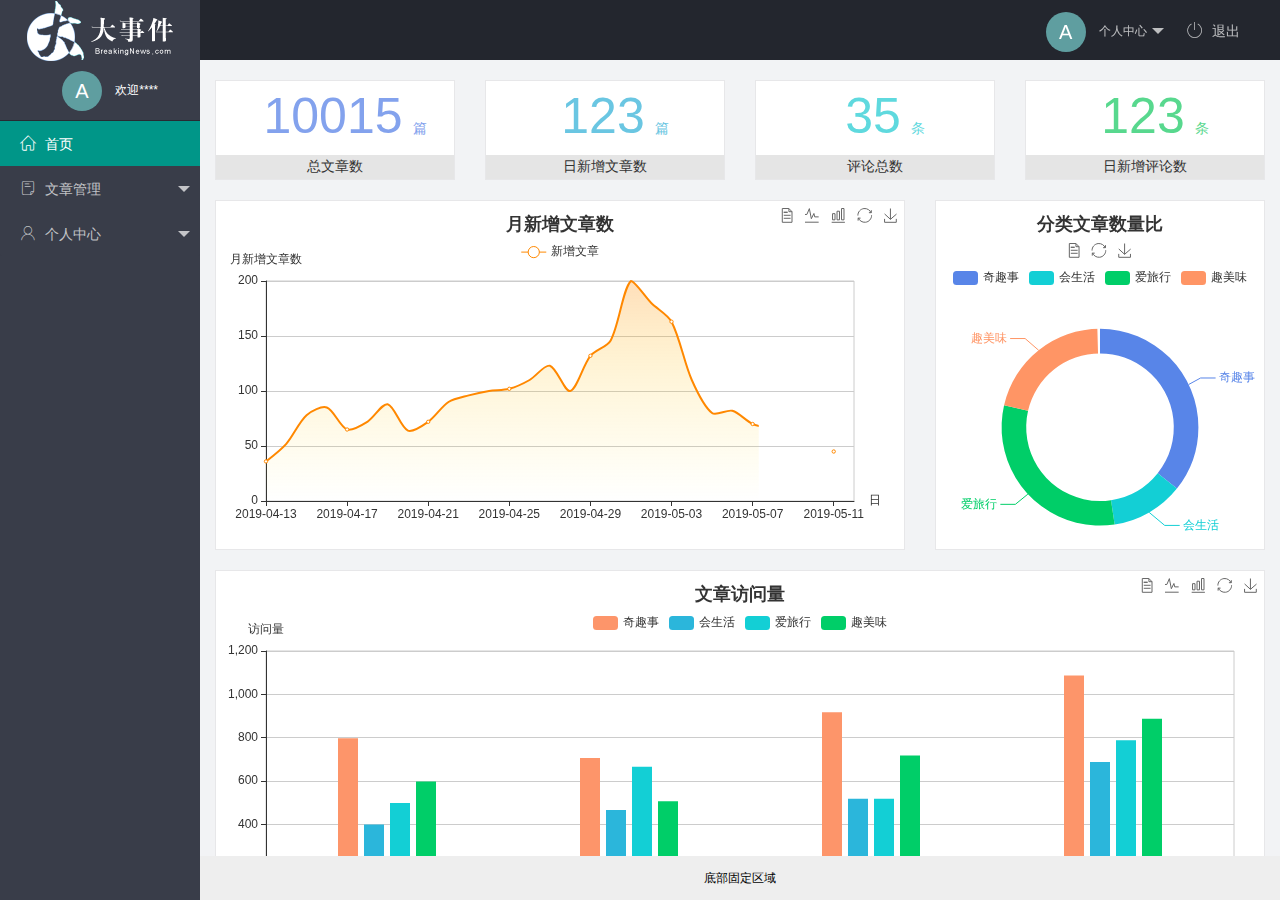
==== commit 88e513d0: "完成个人中心功能的开发" ====
--- a/index.html
+++ b/index.html
@@ -26,9 +26,9 @@
                         <span class="text-avatar">A</span> 个人中心
                     </a>
                     <dl class="layui-nav-child">
-                        <dd><a href="">基本资料</a></dd>
-                        <dd><a href="">更换头像</a></dd>
-                        <dd><a href="">重置密码</a></dd>
+                        <dd><a href="./user/user_info.html" target="fm">基本资料</a></dd>
+                        <dd><a href="./user/user_avatar.html" target="fm">更换头像</a></dd>
+                        <dd><a href="./user/user_pwd.html" target="fm">重置密码</a></dd>
                     </dl>
                 </li>
                 <li class="layui-nav-item" lay-header-event="menuRight" lay-unselect>
@@ -64,9 +64,9 @@
                     <li class="layui-nav-item">
                         <a href="javascript:;"> <span class="iconfont icon-user"></span> 个人中心</a>
                         <dl class="layui-nav-child">
-                            <dd><a href="javascript:;"><i class="layui-icon layui-icon-app"></i>基本资料</a></dd>
-                            <dd><a href="javascript:;"><i class="layui-icon layui-icon-app"></i>更换头像</a></dd>
-                            <dd><a href="javascript:;"><i class="layui-icon layui-icon-app"></i>重置密码</a></dd>
+                            <dd><a href="./user/user_info.html" target="fm"><i class="layui-icon layui-icon-app"></i>基本资料</a></dd>
+                            <dd><a href="./user/user_avatar.html" target="fm"><i class="layui-icon layui-icon-app"></i>更换头像</a></dd>
+                            <dd><a href="./user/user_pwd.html" target="fm"><i class="layui-icon layui-icon-app"></i>重置密码</a></dd>
                         </dl>
                     </li>
                 </ul>
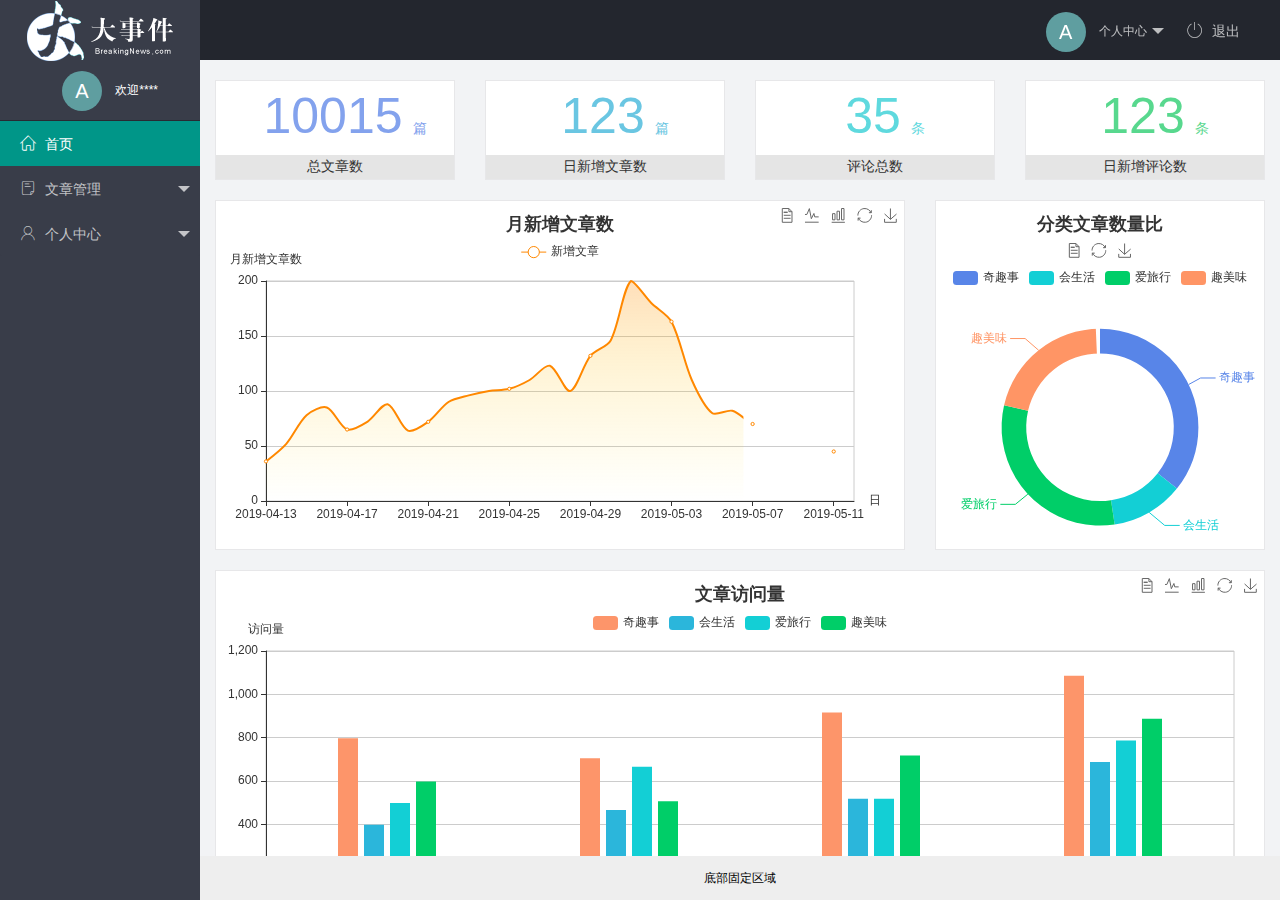
==== commit 39066f81: "完成文章功能开发" ====
--- a/index.html
+++ b/index.html
@@ -56,9 +56,15 @@
                     <li class="layui-nav-item ">
                         <a class="" href="javascript:;"> <span class="iconfont icon-16"></span> 文章管理</a>
                         <dl class="layui-nav-child">
-                            <dd><a href="javascript:;"><i class="layui-icon layui-icon-app"></i>文章类型</a></dd>
-                            <dd><a href="javascript:;"><i class="layui-icon layui-icon-app"></i>文章列表</a></dd>
-                            <dd><a href="javascript:;"><i class="layui-icon layui-icon-app"></i>发表文章</a></dd>
+                            <dd>
+                                <a href="./article/art_cate.html" target="fm"><i class="layui-icon layui-icon-app" ></i>文章类型
+                                    </a>
+
+                            </dd>
+                            <dd id="artList"><a href="./article/art_list.html" target="fm" id="eait_list"><i class="layui-icon layui-icon-app"></i>文章列表</a>
+                                <a href="./article/art_list_eadit.html" target="fm" style="display: none;" id="art_eadit"></a>
+                            </dd>
+                            <dd><a href="./article/art_pub.html" target="fm"><i class="layui-icon layui-icon-app"></i>发表文章</a></dd>
                         </dl>
                     </li>
                     <li class="layui-nav-item">
